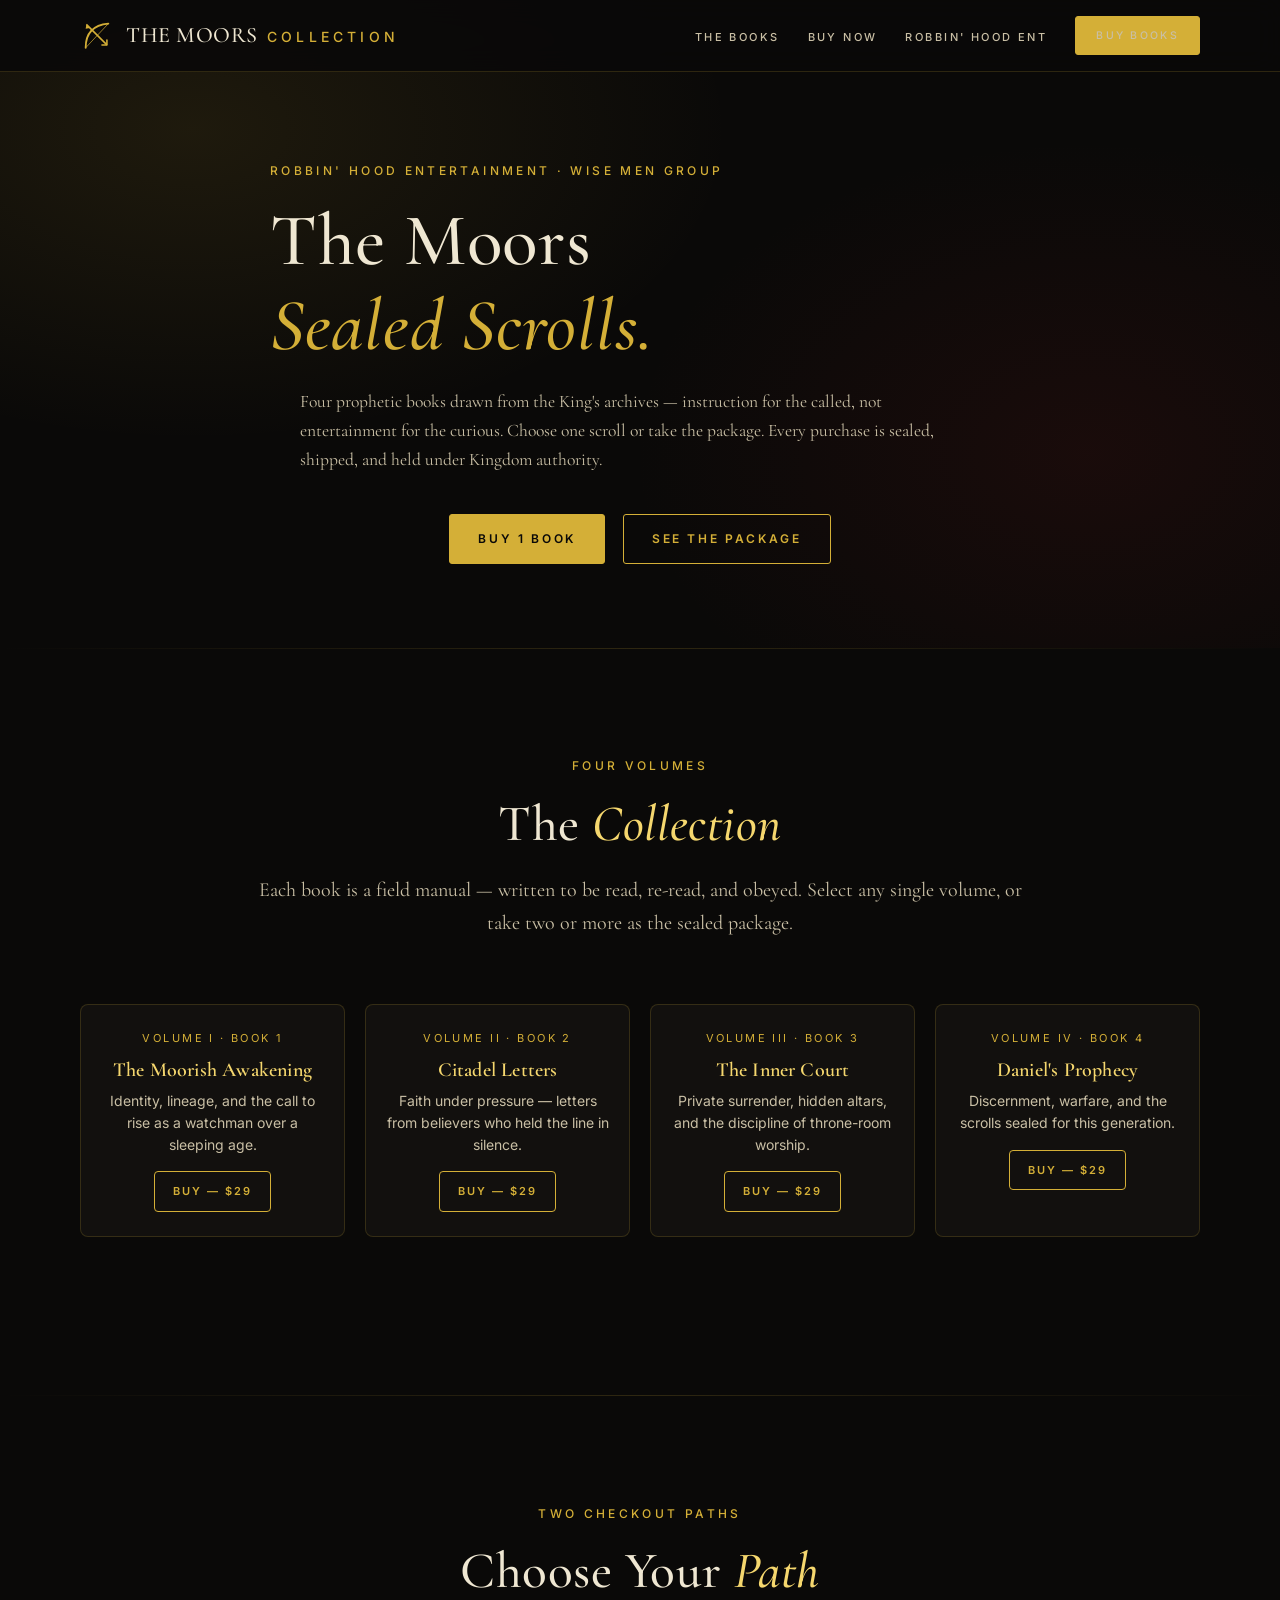
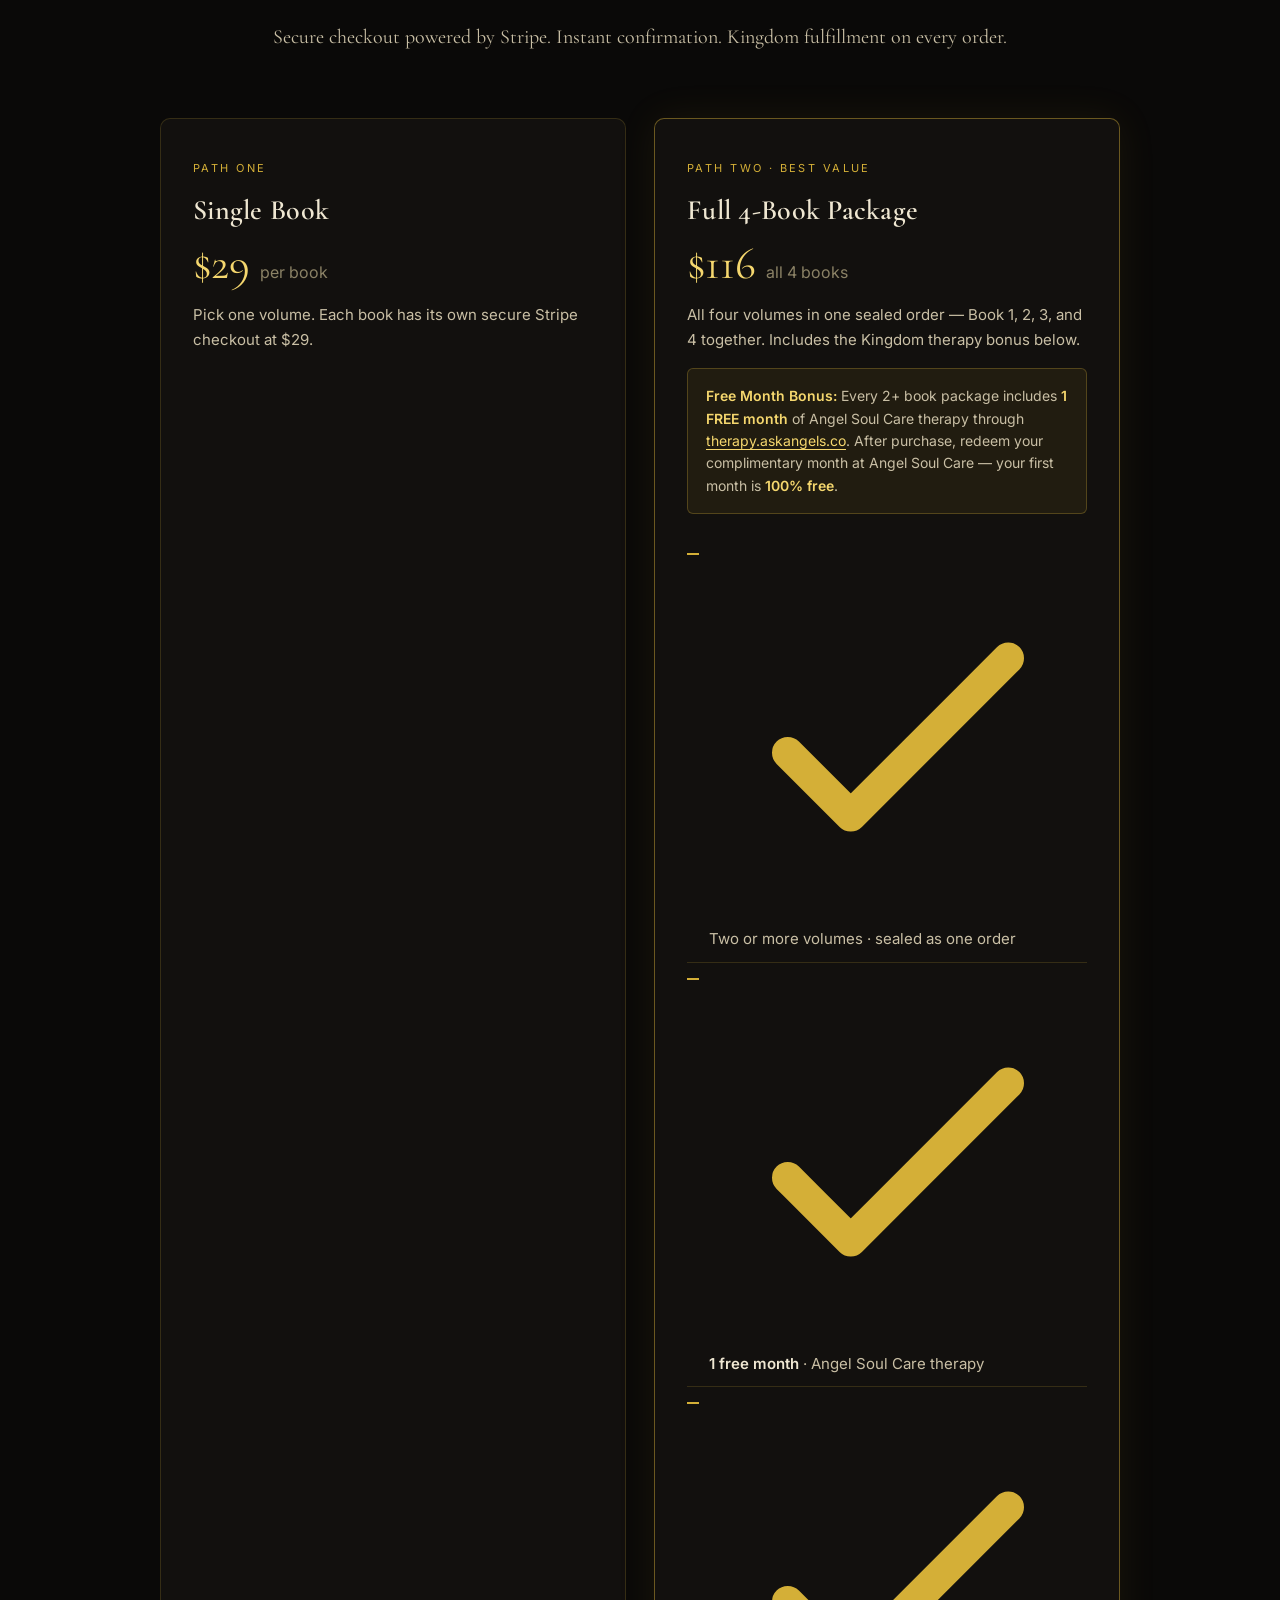
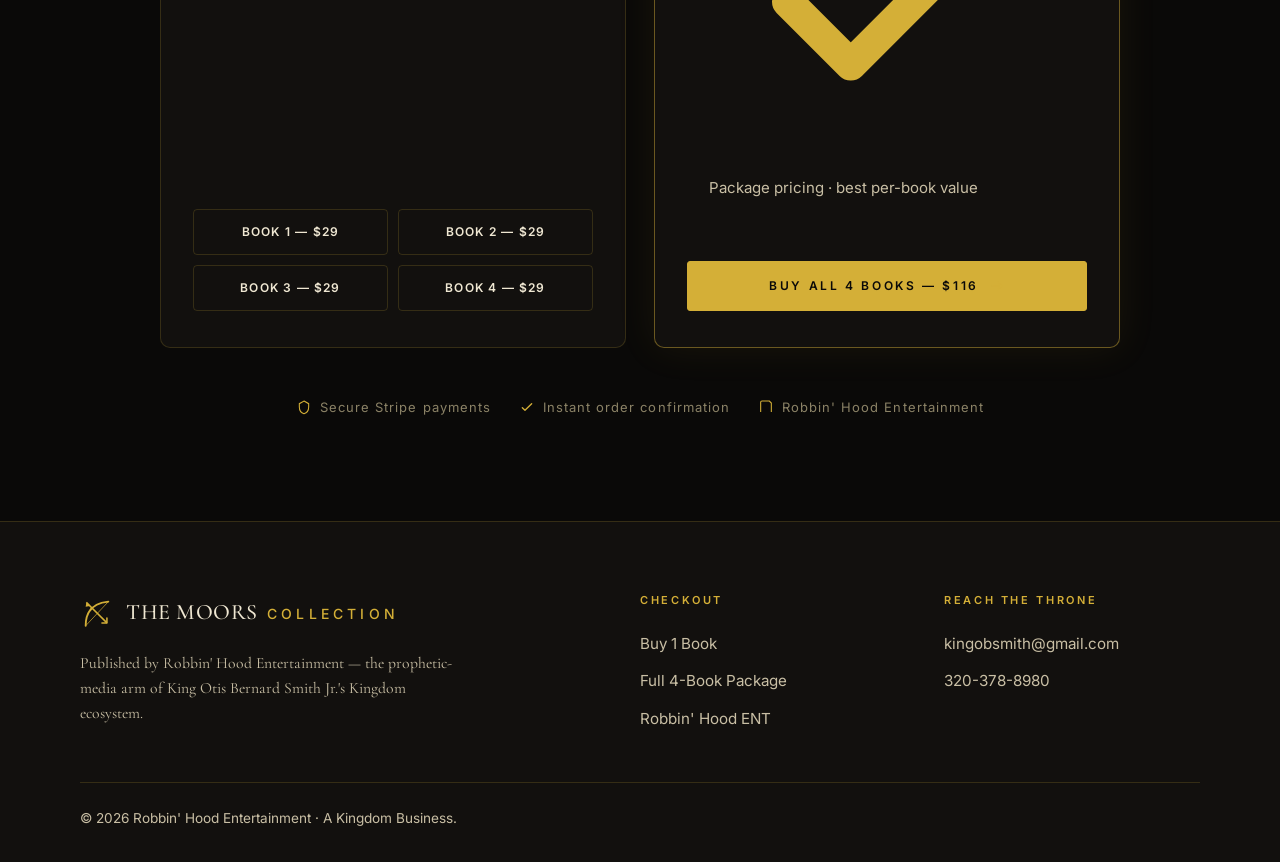
==== moors/index.html @ e63d544d "first commit" ====
<!DOCTYPE html>
<html lang="en">
<head>
<meta charset="UTF-8" />
<meta name="viewport" content="width=device-width, initial-scale=1.0" />
<title>The Moors Collection — Robbin' Hood Entertainment</title>
<meta name="description" content="Prophetic books from the King's archives. Buy one sealed scroll or take the 2+ book package with a free month of Angel Soul Care therapy." />
<link rel="preconnect" href="https://fonts.googleapis.com" />
<link rel="preconnect" href="https://fonts.gstatic.com" crossorigin />
<link href="https://fonts.googleapis.com/css2?family=Cormorant+Garamond:ital,wght@0,400;0,500;0,600;0,700;1,400;1,500;1,600&family=Inter:wght@300..700&display=swap" rel="stylesheet" />
<link rel="stylesheet" href="/base.css" />
<link rel="stylesheet" href="/style.css" />
<link rel="stylesheet" href="/moors/moors.css" />
<link rel="icon" href="data:image/svg+xml,%3Csvg xmlns='http://www.w3.org/2000/svg' viewBox='0 0 32 32'%3E%3Cpath d='M5 27C5 14 12 6 27 5' fill='none' stroke='%23D4AF37' stroke-width='2.4' stroke-linecap='round'/%3E%3Cline x1='6' y1='6' x2='26' y2='26' stroke='%23D4AF37' stroke-width='2'/%3E%3Cpath d='M22 26l4 0 0-4' fill='none' stroke='%23D4AF37' stroke-width='2' stroke-linecap='round' stroke-linejoin='round'/%3E%3C/svg%3E" />
</head>
<body>

<header class="nav" id="nav">
  <div class="nav-inner">
    <a class="brand" href="#top" aria-label="The Moors Collection home">
      <svg viewBox="0 0 48 48" fill="none" aria-hidden="true">
        <path d="M8 42C8 22 18 10 40 8" stroke="currentColor" stroke-width="2.6" stroke-linecap="round"/>
        <line x1="8" y1="42" x2="40" y2="8" stroke="currentColor" stroke-width="1.4" opacity="0.7"/>
        <line x1="9" y1="9" x2="38" y2="38" stroke="currentColor" stroke-width="2.2"/>
        <path d="M31 38l7 0 0-7" stroke="currentColor" stroke-width="2.2" stroke-linecap="round" stroke-linejoin="round"/>
        <path d="M9 9l-1 6 6-1z" fill="currentColor"/>
      </svg>
      <span class="brand-name">THE MOORS <span class="ent">COLLECTION</span></span>
    </a>
    <nav>
      <ul class="nav-links">
        <li><a href="#books">The Books</a></li>
        <li><a href="#checkout">Buy Now</a></li>
        <li><a href="https://robbin-hood-entertainment.vercel.app/">Robbin' Hood ENT</a></li>
        <li><a class="btn btn-gold nav-cta" href="#checkout" id="nav-buy">Buy Books</a></li>
      </ul>
    </nav>
    <button class="nav-toggle" id="navToggle" aria-label="Toggle navigation">
      <svg viewBox="0 0 24 24" fill="none"><path d="M4 7h16M4 12h16M4 17h16" stroke="currentColor" stroke-width="2" stroke-linecap="round"/></svg>
    </button>
  </div>
</header>

<main id="top">

<section class="moors-hero">
  <div class="wrap moors-hero-inner">
    <span class="eyebrow reveal">Robbin' Hood Entertainment · Wise Men Group</span>
    <h1 class="reveal">The Moors<br/><span class="gold">Sealed Scrolls.</span></h1>
    <p class="hero-sub reveal">Four prophetic books drawn from the King's archives — instruction for the called, not entertainment for the curious. Choose one scroll or take the package. Every purchase is sealed, shipped, and held under Kingdom authority.</p>
    <div class="hero-cta reveal">
      <a class="btn btn-gold" href="#checkout" id="hero-single">Buy 1 Book</a>
      <a class="btn btn-ghost" href="#checkout">See the Package</a>
    </div>
  </div>
</section>

<hr class="rule" />

<section class="band" id="books">
  <div class="wrap">
    <div class="band-head center reveal">
      <span class="eyebrow">Four Volumes</span>
      <h2 class="section-title">The <span class="accent">Collection</span></h2>
      <p class="lead">Each book is a field manual — written to be read, re-read, and obeyed. Select any single volume, or take two or more as the sealed package.</p>
    </div>
    <div class="book-showcase">
      <article class="book-tile reveal">
        <span class="book-num">Volume I · Book 1</span>
        <h3>The Moorish Awakening</h3>
        <p>Identity, lineage, and the call to rise as a watchman over a sleeping age.</p>
        <a class="book-buy" data-book="book1" href="#" target="_blank" rel="noopener">Buy — $29</a>
      </article>
      <article class="book-tile reveal">
        <span class="book-num">Volume II · Book 2</span>
        <h3>Citadel Letters</h3>
        <p>Faith under pressure — letters from believers who held the line in silence.</p>
        <a class="book-buy" data-book="book2" href="#" target="_blank" rel="noopener">Buy — $29</a>
      </article>
      <article class="book-tile reveal">
        <span class="book-num">Volume III · Book 3</span>
        <h3>The Inner Court</h3>
        <p>Private surrender, hidden altars, and the discipline of throne-room worship.</p>
        <a class="book-buy" data-book="book3" href="#" target="_blank" rel="noopener">Buy — $29</a>
      </article>
      <article class="book-tile reveal">
        <span class="book-num">Volume IV · Book 4</span>
        <h3>Daniel's Prophecy</h3>
        <p>Discernment, warfare, and the scrolls sealed for this generation.</p>
        <a class="book-buy" data-book="book4" href="#" target="_blank" rel="noopener">Buy — $29</a>
      </article>
    </div>
  </div>
</section>

<hr class="rule" />

<section class="band" id="checkout">
  <div class="wrap">
    <div class="band-head center reveal">
      <span class="eyebrow">Two Checkout Paths</span>
      <h2 class="section-title">Choose Your <span class="accent">Path</span></h2>
      <p class="lead">Secure checkout powered by Stripe. Instant confirmation. Kingdom fulfillment on every order.</p>
    </div>

    <div class="checkout-grid">
      <article class="checkout-card reveal">
        <span class="offer-label">Path One</span>
        <h3>Single Book</h3>
        <div class="price">$29 <small>per book</small></div>
        <p class="blurb">Pick one volume. Each book has its own secure Stripe checkout at $29.</p>
        <div class="book-pick-grid">
          <a class="book-pick" data-book="book1" href="#" target="_blank" rel="noopener">Book 1 — $29</a>
          <a class="book-pick" data-book="book2" href="#" target="_blank" rel="noopener">Book 2 — $29</a>
          <a class="book-pick" data-book="book3" href="#" target="_blank" rel="noopener">Book 3 — $29</a>
          <a class="book-pick" data-book="book4" href="#" target="_blank" rel="noopener">Book 4 — $29</a>
        </div>
      </article>

      <article class="checkout-card featured reveal">
        <span class="offer-label">Path Two · Best Value</span>
        <h3>Full 4-Book Package</h3>
        <div class="price">$116 <small>all 4 books</small></div>
        <p class="blurb">All four volumes in one sealed order — Book 1, 2, 3, and 4 together. Includes the Kingdom therapy bonus below.</p>
        <div class="bundle-bonus">
          <strong>Free Month Bonus:</strong> Every 2+ book package includes <strong>1 FREE month</strong> of Angel Soul Care therapy through <a href="https://therapy.askangels.co" target="_blank" rel="noopener">therapy.askangels.co</a>. After purchase, redeem your complimentary month at Angel Soul Care — your first month is <strong>100% free</strong>.
        </div>
        <ul class="pkg-list">
          <li><svg viewBox="0 0 24 24" fill="none"><path d="M5 13l4 4 10-10" stroke="currentColor" stroke-width="2" stroke-linecap="round" stroke-linejoin="round"/></svg>Two or more volumes · sealed as one order</li>
          <li><svg viewBox="0 0 24 24" fill="none"><path d="M5 13l4 4 10-10" stroke="currentColor" stroke-width="2" stroke-linecap="round" stroke-linejoin="round"/></svg><strong>1 free month</strong> · Angel Soul Care therapy</li>
          <li><svg viewBox="0 0 24 24" fill="none"><path d="M5 13l4 4 10-10" stroke="currentColor" stroke-width="2" stroke-linecap="round" stroke-linejoin="round"/></svg>Package pricing · best per-book value</li>
        </ul>
        <a class="btn btn-gold" id="btn-bundle" href="https://buy.stripe.com/eVq8wI6iFgxj6Ru2ki0RG00" target="_blank" rel="noopener">
          Buy All 4 Books — $116
          <svg viewBox="0 0 24 24" fill="none"><path d="M5 12h14M13 6l6 6-6 6" stroke="currentColor" stroke-width="2" stroke-linecap="round" stroke-linejoin="round"/></svg>
        </a>
      </article>
    </div>

    <div class="trust-row reveal">
      <span><svg viewBox="0 0 24 24" fill="none"><path d="M12 3l7 4v5c0 5-3 9-7 10C8 21 5 17 5 12V7l7-4z" stroke="currentColor" stroke-width="1.6"/></svg> Secure Stripe payments</span>
      <span><svg viewBox="0 0 24 24" fill="none"><path d="M5 13l4 4 10-10" stroke="currentColor" stroke-width="2" stroke-linecap="round" stroke-linejoin="round"/></svg> Instant order confirmation</span>
      <span><svg viewBox="0 0 24 24" fill="none"><path d="M4 19.5V5a2 2 0 0 1 2-2h11l3 3v13.5" stroke="currentColor" stroke-width="1.6"/></svg> Robbin' Hood Entertainment</span>
    </div>
  </div>
</section>

</main>

<footer class="footer">
  <div class="wrap">
    <div class="footer-grid">
      <div>
        <a class="brand" href="#top" aria-label="The Moors Collection home">
          <svg viewBox="0 0 48 48" fill="none" aria-hidden="true">
            <path d="M8 42C8 22 18 10 40 8" stroke="currentColor" stroke-width="2.6" stroke-linecap="round"/>
            <line x1="8" y1="42" x2="40" y2="8" stroke="currentColor" stroke-width="1.4" opacity="0.7"/>
            <line x1="9" y1="9" x2="38" y2="38" stroke="currentColor" stroke-width="2.2"/>
            <path d="M31 38l7 0 0-7" stroke="currentColor" stroke-width="2.2" stroke-linecap="round" stroke-linejoin="round"/>
            <path d="M9 9l-1 6 6-1z" fill="currentColor"/>
          </svg>
          <span class="brand-name">THE MOORS <span class="ent">COLLECTION</span></span>
        </a>
        <p class="footer-blurb">Published by Robbin' Hood Entertainment — the prophetic-media arm of King Otis Bernard Smith Jr.'s Kingdom ecosystem.</p>
      </div>
      <div>
        <h4>Checkout</h4>
        <ul>
          <li><a href="#checkout">Buy 1 Book</a></li>
          <li><a href="https://buy.stripe.com/eVq8wI6iFgxj6Ru2ki0RG00" target="_blank" rel="noopener">Full 4-Book Package</a></li>
          <li><a href="https://robbin-hood-entertainment.vercel.app/">Robbin' Hood ENT</a></li>
        </ul>
      </div>
      <div>
        <h4>Reach the Throne</h4>
        <ul>
          <li><a href="mailto:kingobsmith@gmail.com">kingobsmith@gmail.com</a></li>
          <li><a href="tel:+13203788980">320-378-8980</a></li>
        </ul>
      </div>
    </div>
    <div class="footer-bottom">
      <p>© 2026 Robbin' Hood Entertainment · A Kingdom Business.</p>
    </div>
  </div>
</footer>

<script src="/stripe-books.js"></script>
<script src="/motion.js"></script>
<script>
(function () {
  var cfg = window.STRIPE_BOOK_LINKS || {};
  var books = cfg.books || {};

  document.querySelectorAll("[data-book]").forEach(function (el) {
    var key = el.getAttribute("data-book");
    var url = books[key];
    if (url) {
      el.href = url;
    } else {
      el.addEventListener("click", function (e) {
        e.preventDefault();
        alert("Book 4 single checkout link not set yet. Create a Book 4 Payment Link in Stripe and add it to stripe-books.js, or buy the full 4-book package.");
      });
    }
  });
})();
</script>
</body>
</html>
---- base.css ----
/* ================================================================
   Robbin' Hood Entertainment — base.css
   Tokens · reset · typography · layout primitives · reveal · rule
   Palette mirrors thewisemen.co (onyx + gold + crimson accent)
   ================================================================ */

:root {
  /* Onyx base */
  --onyx:       #0A0908;
  --onyx-2:     #12100E;
  --onyx-3:     #1B1815;

  /* Gold */
  --gold:       #D4AF37;
  --gold-bright:#F5D76E;
  --gold-dk:    #B8932E;

  /* Crimson (music / covenant accent) */
  --crimson:      #7A1B1B;
  --crimson-lit:  #B21414;
  --crimson-bright:#D33636;

  /* Neutrals */
  --ivory:      #EFE7D2;
  --ivory-dim:  #C9BFA5;
  --muted:      #8B8266;
  --line:       rgba(212,175,55,0.18);
  --line-strong:rgba(212,175,55,0.35);

  /* Fonts */
  --serif: 'Cormorant Garamond', Georgia, serif;
  --sans:  'Inter', system-ui, -apple-system, sans-serif;

  /* Layout */
  --wrap-max: 1200px;
  --nav-h:    72px;
}

/* ---------- reset ---------- */
* { box-sizing: border-box; margin: 0; padding: 0; }

*, *::before, *::after { box-sizing: border-box; }

html {
  scroll-behavior: smooth;
  scroll-padding-top: calc(var(--nav-h) + 8px);
  -webkit-text-size-adjust: 100%;
}

body {
  background: var(--onyx);
  color: var(--ivory);
  font-family: var(--sans);
  font-size: 16px;
  line-height: 1.7;
  -webkit-font-smoothing: antialiased;
  -moz-osx-font-smoothing: grayscale;
  text-rendering: optimizeLegibility;
  overflow-x: hidden;
  min-height: 100vh;
}

img, svg { display: block; max-width: 100%; }
svg { color: var(--gold); }             /* default color pen for inline SVGs */

a {
  color: var(--gold);
  text-decoration: none;
  transition: color .2s ease;
}
a:hover { color: var(--gold-bright); }

button {
  font: inherit;
  cursor: pointer;
  border: none;
  background: none;
  color: inherit;
}

ul { list-style: none; }

/* ---------- typography ---------- */
h1, h2, h3, h4, h5, h6 {
  font-family: var(--serif);
  color: var(--ivory);
  font-weight: 500;
  letter-spacing: .01em;
  line-height: 1.15;
}

h1 { font-size: clamp(2.6rem, 1.4rem + 4vw, 5.2rem); }
h2 { font-size: clamp(2rem,  1.2rem + 2.5vw, 3.4rem); font-weight: 500; }
h3 { font-size: clamp(1.4rem, 1.1rem + 0.8vw, 1.85rem); font-weight: 600; }
h4 { font-size: clamp(1.15rem, 1rem + 0.5vw, 1.4rem);  font-weight: 600; }

p  { color: var(--ivory-dim); }

strong { color: var(--ivory); font-weight: 600; }

.gold    { color: var(--gold); font-style: italic; }
.accent  { color: var(--gold-bright); font-style: italic; }
.fire    { color: var(--crimson-lit); font-style: italic; }

.eyebrow {
  display: inline-block;
  color: var(--gold);
  font-family: var(--sans);
  font-size: 12px;
  font-weight: 500;
  letter-spacing: .28em;
  text-transform: uppercase;
  margin-bottom: 18px;
}

.section-title { margin-bottom: 20px; }

.lead {
  font-family: var(--serif);
  font-size: clamp(1.05rem, 0.95rem + 0.4vw, 1.25rem);
  line-height: 1.65;
  color: var(--ivory-dim);
  max-width: 780px;
}

blockquote {
  font-family: var(--serif);
  font-style: italic;
  font-size: clamp(1.6rem, 1.1rem + 1.8vw, 2.6rem);
  color: var(--ivory);
  line-height: 1.3;
  max-width: 900px;
  margin-inline: auto;
}

/* ---------- layout primitives ---------- */
.wrap {
  width: 100%;
  max-width: var(--wrap-max);
  margin: 0 auto;
  padding: 0 clamp(20px, 5vw, 40px);
}

.band {
  padding: clamp(64px, 8vw, 120px) 0;
  position: relative;
}

.band-head {
  margin-bottom: clamp(40px, 5vw, 64px);
}

.center { text-align: center; }
.center .lead { margin-inline: auto; }

/* horizontal separator between bands */
.rule {
  border: 0;
  height: 1px;
  background: linear-gradient(90deg, transparent, var(--line), transparent);
  margin: 0;
}

/* ---------- buttons ---------- */
.btn {
  display: inline-flex;
  align-items: center;
  gap: 10px;
  padding: 14px 28px;
  border-radius: 3px;
  font-family: var(--sans);
  font-size: 12px;
  font-weight: 600;
  letter-spacing: .22em;
  text-transform: uppercase;
  transition: transform .2s ease, background .2s ease, color .2s ease, border-color .2s ease;
  border: 1px solid transparent;
  cursor: pointer;
  white-space: nowrap;
}
.btn svg { width: 16px; height: 16px; }

.btn-gold {
  background: var(--gold);
  color: var(--onyx);
  border-color: var(--gold);
}
.btn-gold:hover {
  background: var(--gold-bright);
  color: var(--onyx);
  transform: translateY(-2px);
}

.btn-ghost {
  background: transparent;
  color: var(--gold);
  border-color: var(--gold);
}
.btn-ghost:hover {
  background: var(--gold);
  color: var(--onyx);
}

/* ---------- reveal animation ---------- */
.reveal {
  opacity: 0;
  transform: translateY(24px);
  transition: opacity .8s ease, transform .8s ease;
}
.reveal.is-in,
.reveal.visible,
.reveal.in-view {
  opacity: 1;
  transform: translateY(0);
}
/* Fallback: if motion.js never fires, still show content after 1.2s */
@media (prefers-reduced-motion: reduce) {
  .reveal { opacity: 1; transform: none; transition: none; }
}

/* Safety net — if the JS observer is missing, show content on load */
.no-js .reveal { opacity: 1; transform: none; }

/* ---------- selection ---------- */
::selection {
  background: var(--gold);
  color: var(--onyx);
}

/* ---------- focus visible ---------- */
:focus-visible {
  outline: 2px solid var(--gold-bright);
  outline-offset: 3px;
  border-radius: 2px;
}
---- style.css ----
/* ================================================================
   Robbin' Hood Entertainment — style.css
   Nav · Hero · Angel · Music · Roads · Catalog · Publish · Mission
   Begin (Commissions / Publishing / Music) · Intake form · Footer
   ================================================================ */

/* ============================================================
   NAV
   ============================================================ */
.nav {
  position: fixed;
  top: 0; left: 0; right: 0;
  z-index: 100;
  background: rgba(10,9,8, 0.88);
  backdrop-filter: blur(14px);
  -webkit-backdrop-filter: blur(14px);
  border-bottom: 1px solid var(--line);
  height: var(--nav-h);
}
.nav-inner {
  max-width: var(--wrap-max);
  height: 100%;
  margin: 0 auto;
  padding: 0 clamp(20px, 5vw, 40px);
  display: flex;
  align-items: center;
  justify-content: space-between;
  gap: 24px;
}
.brand {
  display: flex;
  align-items: center;
  gap: 12px;
  color: var(--gold);
}
.brand svg { width: 34px; height: 34px; }
.brand-name {
  font-family: var(--serif);
  font-size: 22px;
  font-weight: 500;
  color: var(--ivory);
  letter-spacing: .5px;
}
.brand-name .ent {
  color: var(--gold);
  font-size: 14px;
  letter-spacing: .3em;
  margin-left: 4px;
  font-family: var(--sans);
  font-weight: 500;
}
.nav-links {
  display: flex;
  align-items: center;
  gap: 28px;
}
.nav-links a {
  font-family: var(--sans);
  font-size: 11px;
  color: var(--ivory-dim);
  letter-spacing: .22em;
  text-transform: uppercase;
  font-weight: 500;
}
.nav-links a:hover { color: var(--gold); }
.nav-cta {
  padding: 10px 20px !important;
  font-size: 10.5px !important;
  letter-spacing: .22em !important;
}
.nav-toggle {
  display: none;
  color: var(--gold);
  width: 40px; height: 40px;
  align-items: center;
  justify-content: center;
}
.nav-toggle svg { width: 24px; height: 24px; }

@media (max-width: 840px) {
  .nav-links { display: none; }
  .nav-toggle { display: inline-flex; }
  .nav.open .nav-links {
    display: flex;
    position: absolute;
    top: var(--nav-h);
    left: 0; right: 0;
    flex-direction: column;
    background: rgba(10,9,8,0.98);
    padding: 24px;
    gap: 20px;
    border-bottom: 1px solid var(--line);
  }
}

/* ============================================================
   HERO
   ============================================================ */
.hero {
  padding: calc(var(--nav-h) + 60px) 0 clamp(80px, 10vw, 140px);
  position: relative;
  overflow: hidden;
  background:
    radial-gradient(1000px 600px at 15% 20%, rgba(212,175,55,0.10), transparent 60%),
    radial-gradient(900px 500px at 100% 100%, rgba(122,27,27,0.10), transparent 65%),
    var(--onyx);
}
.hero-inner {
  max-width: 940px;
  margin: 0 auto;
  padding: 0 clamp(20px, 5vw, 40px);
  text-align: center;
}
.hero-crest {
  width: clamp(72px, 8vw, 96px);
  height: clamp(72px, 8vw, 96px);
  color: var(--gold);
  margin: 0 auto 32px;
}
.hero h1 {
  font-size: clamp(2.8rem, 1.4rem + 5vw, 6rem);
  line-height: 1.05;
  margin-bottom: 24px;
}
.hero-tag {
  font-family: var(--serif);
  font-style: italic;
  font-size: clamp(1.1rem, 0.95rem + 0.6vw, 1.5rem);
  color: var(--gold);
  margin-bottom: 28px;
}
.hero-sub {
  font-family: var(--serif);
  font-size: clamp(1.05rem, 0.95rem + 0.4vw, 1.25rem);
  line-height: 1.65;
  color: var(--ivory-dim);
  max-width: 720px;
  margin: 0 auto 40px;
}
.hero-cta {
  display: flex;
  gap: 18px;
  justify-content: center;
  flex-wrap: wrap;
}

/* ============================================================
   ANGEL CARD (used by AI + Music intro blocks)
   ============================================================ */
.angel-card {
  display: grid;
  grid-template-columns: 120px 1fr;
  gap: 40px;
  align-items: flex-start;
  background: linear-gradient(180deg, rgba(212,175,55,0.05), rgba(212,175,55,0.02));
  border: 1px solid var(--line-strong);
  border-radius: 8px;
  padding: clamp(28px, 4vw, 44px);
  margin-bottom: clamp(60px, 8vw, 90px);
}
.angel-sigil {
  width: 96px; height: 96px;
  color: var(--gold);
}
@media (max-width: 720px) {
  .angel-card {
    grid-template-columns: 1fr;
    text-align: center;
  }
  .angel-sigil { margin: 0 auto; }
}
.angel-card h2 {
  margin-bottom: 16px;
}

/* ============================================================
   STEPS (used by Angel AI + Music)
   ============================================================ */
.steps {
  display: grid;
  grid-template-columns: repeat(3, 1fr);
  gap: 36px;
  margin-top: 20px;
}
.step {
  position: relative;
  padding: 32px 24px;
  background: var(--onyx-2);
  border: 1px solid var(--line);
  border-radius: 6px;
  transition: transform .3s ease, border-color .3s ease;
}
.step:hover {
  transform: translateY(-4px);
  border-color: var(--line-strong);
}
.step-line {
  position: absolute;
  top: 0; left: 24px; right: 24px;
  height: 2px;
  background: linear-gradient(90deg, var(--gold), transparent);
}
.step-num {
  display: block;
  font-family: var(--serif);
  font-size: 42px;
  font-style: italic;
  color: var(--gold);
  margin-bottom: 12px;
  line-height: 1;
}
.step-icon {
  width: 28px; height: 28px;
  color: var(--gold);
  margin-bottom: 20px;
}
.step h3 {
  color: var(--ivory);
  margin-bottom: 12px;
  font-size: 1.35rem;
}
.step p {
  font-size: 0.95rem;
  color: var(--ivory-dim);
}
@media (max-width: 900px) {
  .steps { grid-template-columns: 1fr; }
}

/* ============================================================
   ROAD GRID (Distribution Choice)
   ============================================================ */
.road-grid {
  display: grid;
  grid-template-columns: repeat(2, 1fr);
  gap: 32px;
  margin-top: 20px;
}
.road {
  position: relative;
  padding: 44px 36px 36px;
  background: var(--onyx-2);
  border: 1px solid var(--line);
  border-radius: 8px;
}
.road-gold    { border-color: rgba(212,175,55,0.45); }
.road-crimson { border-color: rgba(178,20,20,0.4); }

.road-flag {
  position: absolute;
  top: -12px; left: 32px;
  display: inline-block;
  padding: 6px 14px;
  background: var(--gold);
  color: var(--onyx);
  font-family: var(--sans);
  font-size: 11px;
  font-weight: 700;
  letter-spacing: .22em;
  text-transform: uppercase;
  border-radius: 3px;
}
.road-flag-crimson {
  background: var(--crimson-lit);
  color: var(--ivory);
}
.road h3 {
  margin-bottom: 16px;
  color: var(--ivory);
}
.road-lede {
  font-family: var(--serif);
  font-size: 1.05rem;
  color: var(--ivory-dim);
  margin-bottom: 22px;
  line-height: 1.6;
}
.road-list {
  margin-bottom: 24px;
}
.road-list li {
  display: flex;
  align-items: flex-start;
  gap: 12px;
  padding: 10px 0;
  color: var(--ivory-dim);
  font-size: 0.95rem;
  border-bottom: 1px solid var(--line);
}
.road-list li:last-child { border-bottom: 0; }
.road-list svg {
  flex: 0 0 20px;
  width: 20px; height: 20px;
  color: var(--gold);
  margin-top: 3px;
}
.road-foot {
  font-family: var(--serif);
  font-style: italic;
  color: var(--muted);
  font-size: 0.95rem;
  padding-top: 12px;
  border-top: 1px solid var(--line);
}
.road-note {
  text-align: center;
  font-family: var(--serif);
  font-style: italic;
  color: var(--muted);
  margin-top: 40px;
  font-size: 1.05rem;
}

@media (max-width: 900px) {
  .road-grid { grid-template-columns: 1fr; }
}

/* ============================================================
   CATALOG GRID (top-level catalog of works)
   ============================================================ */
.catalog-grid {
  display: grid;
  grid-template-columns: repeat(3, 1fr);
  gap: 32px;
}
.work {
  background: var(--onyx-2);
  border: 1px solid var(--line);
  border-radius: 6px;
  overflow: hidden;
  transition: transform .3s ease, border-color .3s ease;
}
.work:hover {
  transform: translateY(-6px);
  border-color: var(--line-strong);
}
.work-cover {
  width: 100%;
  aspect-ratio: 3/4;
  display: block;
}
.work-body { padding: 24px 24px 28px; }
.work-kind {
  display: block;
  font-family: var(--sans);
  font-size: 10.5px;
  color: var(--gold);
  letter-spacing: .22em;
  text-transform: uppercase;
  margin-bottom: 10px;
}
.work h3 {
  color: var(--ivory);
  margin-bottom: 10px;
  font-size: 1.4rem;
}
.work p {
  font-size: 0.95rem;
  color: var(--ivory-dim);
}
@media (max-width: 900px) {
  .catalog-grid { grid-template-columns: 1fr; }
}

/* ============================================================
   PUBLISH GRID ("What We Publish" — 3 pcards)
   ============================================================ */
.publish-grid {
  display: grid;
  grid-template-columns: repeat(3, 1fr);
  gap: 32px;
}
.pcard {
  text-align: center;
  padding: 44px 28px;
  background: var(--onyx-2);
  border: 1px solid var(--line);
  border-radius: 6px;
  transition: transform .3s ease, border-color .3s ease;
}
.pcard:hover {
  transform: translateY(-4px);
  border-color: var(--line-strong);
}
.pcard-icon {
  width: 44px; height: 44px;
  color: var(--gold);
  margin: 0 auto 22px;
}
.pcard h3 {
  color: var(--ivory);
  margin-bottom: 14px;
}
.pcard p {
  font-size: 0.95rem;
  color: var(--ivory-dim);
}
@media (max-width: 900px) {
  .publish-grid { grid-template-columns: 1fr; }
}

/* ============================================================
   MISSION QUOTE
   ============================================================ */
.mission {
  padding: clamp(80px, 10vw, 140px) 0;
  text-align: center;
  background:
    radial-gradient(700px 400px at 50% 50%, rgba(212,175,55,0.06), transparent 60%),
    var(--onyx-2);
  border-top: 1px solid var(--line);
  border-bottom: 1px solid var(--line);
}
.mission-icon {
  width: 56px; height: 56px;
  color: var(--gold);
  margin: 0 auto 32px;
}
.mission blockquote { margin-bottom: 20px; }
.attr {
  font-family: var(--serif);
  font-style: italic;
  color: var(--gold);
  font-size: 1.1rem;
}

/* ============================================================
   BEGIN / TIERS / PRICING
   ============================================================ */
.tier-head {
  text-align: center;
  margin-bottom: 40px;
}
.tier-sub {
  font-family: var(--serif);
  color: var(--ivory);
  margin: 16px auto 0;
  font-size: clamp(1.4rem, 1.1rem + 1vw, 2rem);
}
.flag {
  display: inline-block;
  padding: 7px 18px;
  font-family: var(--sans);
  font-size: 11px;
  font-weight: 700;
  letter-spacing: .24em;
  text-transform: uppercase;
  border-radius: 3px;
}
.flag-gold    { background: var(--gold);       color: var(--onyx); }
.flag-crimson { background: var(--crimson-lit); color: var(--ivory); }

.price-grid,
.package-grid,
.music-grid {
  display: grid;
  grid-template-columns: repeat(3, 1fr);
  gap: 28px;
  margin-top: 32px;
}
.music-grid { grid-template-columns: repeat(2, 1fr); }

.price-card,
.package-card {
  position: relative;
  padding: 40px 32px 36px;
  background: var(--onyx-2);
  border: 1px solid var(--line);
  border-radius: 8px;
  display: flex;
  flex-direction: column;
  transition: transform .3s ease, border-color .3s ease;
}
.price-card:hover,
.package-card:hover {
  transform: translateY(-4px);
  border-color: var(--line-strong);
}

.price-featured {
  border-color: var(--gold);
  background: linear-gradient(180deg, rgba(212,175,55,0.08), rgba(212,175,55,0.02));
  transform: scale(1.02);
}
.price-featured:hover { transform: scale(1.02) translateY(-4px); }

.price-kind {
  display: block;
  font-family: var(--sans);
  font-size: 10.5px;
  color: var(--gold);
  letter-spacing: .22em;
  text-transform: uppercase;
  margin-bottom: 14px;
}
.price-card h4,
.package-card h4 {
  color: var(--ivory);
  font-size: 1.6rem;
  margin-bottom: 18px;
}
.price-amount {
  font-family: var(--serif);
  font-size: clamp(2.4rem, 1.4rem + 2.5vw, 3.4rem);
  color: var(--gold-bright);
  font-weight: 600;
  line-height: 1;
  margin-bottom: 8px;
}
.price-amount .per {
  display: inline-block;
  margin-left: 8px;
  font-family: var(--sans);
  font-size: 12px;
  color: var(--muted);
  letter-spacing: .16em;
  text-transform: uppercase;
  font-weight: 400;
  vertical-align: middle;
}
.price-blurb {
  color: var(--ivory-dim);
  font-size: 0.95rem;
  margin: 16px 0 24px;
  flex: 1;
}
.pkg-list {
  margin: 8px 0 26px;
}
.pkg-list li {
  padding: 10px 0;
  color: var(--ivory-dim);
  font-size: 0.94rem;
  border-bottom: 1px solid var(--line);
  position: relative;
  padding-left: 22px;
}
.pkg-list li::before {
  content: "";
  position: absolute;
  left: 0; top: 15px;
  width: 12px; height: 2px;
  background: var(--gold);
}
.pkg-list li:last-child { border-bottom: 0; }
.price-card .btn,
.package-card .btn { align-self: flex-start; }

@media (max-width: 900px) {
  .price-grid,
  .package-grid,
  .music-grid { grid-template-columns: 1fr; }
  .price-featured { transform: none; }
  .price-featured:hover { transform: translateY(-4px); }
}

/* --- Music (crimson-tinted) covenant cards --- */
.music-card { padding-top: 52px; }
.music-ribbon {
  position: absolute;
  top: -12px; left: 32px;
  padding: 7px 16px;
  background: var(--gold);
  color: var(--onyx);
  font-family: var(--sans);
  font-size: 11px;
  font-weight: 700;
  letter-spacing: .24em;
  text-transform: uppercase;
  border-radius: 3px;
}
.music-ribbon-crimson {
  background: var(--crimson-lit);
  color: var(--ivory);
}
.music-exclusive {
  border-color: var(--gold);
  background: linear-gradient(180deg, rgba(212,175,55,0.08), rgba(212,175,55,0.02));
}
.music-wide {
  border-color: rgba(178,20,20,0.4);
}
.covenant-note {
  margin-top: 20px;
  padding-top: 18px;
  border-top: 1px solid var(--line);
  font-family: var(--serif);
  font-style: italic;
  font-size: 0.88rem;
  color: var(--muted);
  line-height: 1.55;
}

/* ============================================================
   INTAKE FORM
   ============================================================ */
.intake-divider {
  margin: clamp(60px, 8vw, 90px) auto;
  max-width: 400px;
}
.submit-wrap {
  display: grid;
  grid-template-columns: 1fr 1fr;
  gap: 60px;
  align-items: flex-start;
  max-width: 1080px;
  margin: 0 auto;
}
.submit-copy h2 { margin-bottom: 18px; }
.submit-copy p {
  color: var(--ivory-dim);
  margin-bottom: 20px;
  font-family: var(--serif);
  font-size: 1.1rem;
  line-height: 1.65;
}
.submit-copy ul { margin-top: 10px; }
.submit-copy li {
  display: flex;
  align-items: flex-start;
  gap: 12px;
  padding: 10px 0;
  color: var(--ivory-dim);
  font-size: 0.95rem;
  border-bottom: 1px solid var(--line);
}
.submit-copy li:last-child { border-bottom: 0; }
.submit-copy li svg {
  flex: 0 0 20px;
  width: 20px; height: 20px;
  color: var(--gold);
  margin-top: 3px;
}

.submit-form {
  background: var(--onyx-2);
  border: 1px solid var(--line-strong);
  border-radius: 8px;
  padding: 36px 32px;
  display: flex;
  flex-direction: column;
  gap: 18px;
}
.field { display: flex; flex-direction: column; gap: 8px; }
.field label {
  font-family: var(--sans);
  font-size: 11px;
  color: var(--gold);
  letter-spacing: .22em;
  text-transform: uppercase;
  font-weight: 600;
}
.field input,
.field select,
.field textarea {
  width: 100%;
  padding: 12px 14px;
  background: var(--onyx);
  color: var(--ivory);
  border: 1px solid var(--line);
  border-radius: 4px;
  font-family: var(--sans);
  font-size: 15px;
  transition: border-color .2s ease, background .2s ease;
}
.field textarea {
  min-height: 110px;
  resize: vertical;
  font-family: var(--serif);
  font-size: 16px;
  line-height: 1.55;
}
.field input:focus,
.field select:focus,
.field textarea:focus {
  outline: none;
  border-color: var(--gold);
  background: var(--onyx-3);
}
.field input::placeholder,
.field textarea::placeholder {
  color: var(--muted);
  font-style: italic;
}
.submit-form .btn { align-self: flex-start; margin-top: 6px; }
.form-note {
  margin-top: 8px;
  font-family: var(--serif);
  font-style: italic;
  font-size: 0.92rem;
  color: var(--muted);
}

@media (max-width: 900px) {
  .submit-wrap { grid-template-columns: 1fr; gap: 40px; }
}

/* ============================================================
   FOOTER
   ============================================================ */
.footer {
  background: var(--onyx-2);
  border-top: 1px solid var(--line);
  padding: 72px 0 32px;
  color: var(--ivory-dim);
}
.footer .brand { margin-bottom: 20px; }
.footer-blurb {
  font-family: var(--serif);
  font-size: 0.98rem;
  color: var(--ivory-dim);
  line-height: 1.6;
  max-width: 380px;
}
.footer-grid {
  display: grid;
  grid-template-columns: 2fr 1fr 1fr;
  gap: 48px;
  padding-bottom: 44px;
  border-bottom: 1px solid var(--line);
}
.footer h4 {
  color: var(--gold);
  font-family: var(--sans);
  font-size: 11px;
  font-weight: 600;
  letter-spacing: .24em;
  text-transform: uppercase;
  margin-bottom: 18px;
}
.footer ul li {
  padding: 6px 0;
  font-size: 0.95rem;
}
.footer a {
  color: var(--ivory-dim);
  transition: color .2s ease;
}
.footer a:hover { color: var(--gold); }
.contact-item {
  display: block;
  color: var(--ivory-dim);
  font-size: 0.9rem;
  line-height: 1.55;
}
.footer-bottom {
  padding-top: 24px;
  display: flex;
  justify-content: space-between;
  align-items: center;
  flex-wrap: wrap;
  gap: 16px;
  font-size: 0.85rem;
  color: var(--muted);
}
.sisters {
  display: flex;
  gap: 18px;
  flex-wrap: wrap;
  font-family: var(--sans);
  font-size: 10.5px;
  letter-spacing: .2em;
  text-transform: uppercase;
  color: var(--gold);
}
.sisters span:not(:last-child)::after {
  content: "·";
  margin-left: 18px;
  color: var(--muted);
}
@media (max-width: 780px) {
  .footer-grid { grid-template-columns: 1fr; gap: 32px; }
  .footer-bottom { flex-direction: column; align-items: flex-start; }
}
---- moors/moors.css ----
.moors-hero {
  min-height: 72vh;
  display: flex;
  align-items: center;
  padding-top: var(--nav-h);
  background:
    radial-gradient(900px 520px at 15% 20%, rgba(212,175,55,0.10), transparent 60%),
    radial-gradient(700px 480px at 85% 70%, rgba(122,27,27,0.14), transparent 65%);
}
.moors-hero-inner { max-width: 820px; }
.moors-hero h1 { margin-bottom: 18px; }
.moors-hero .hero-sub { max-width: 680px; font-size: 1.1rem; }

.book-showcase {
  display: grid;
  grid-template-columns: repeat(4, 1fr);
  gap: 20px;
  margin-bottom: 56px;
}
@media (max-width: 900px) {
  .book-showcase { grid-template-columns: repeat(2, 1fr); }
}
@media (max-width: 520px) {
  .book-showcase { grid-template-columns: 1fr; }
}
.book-tile {
  background: var(--onyx-2);
  border: 1px solid var(--line);
  border-radius: 8px;
  padding: 24px 20px;
  text-align: center;
  transition: border-color .2s ease, transform .2s ease;
}
.book-tile:hover {
  border-color: var(--line-strong);
  transform: translateY(-3px);
}
.book-tile .book-num {
  display: block;
  font-size: 11px;
  letter-spacing: .22em;
  text-transform: uppercase;
  color: var(--gold);
  margin-bottom: 12px;
}
.book-tile h3 {
  font-size: 1.25rem;
  color: var(--gold-bright);
  margin-bottom: 8px;
}
.book-tile p {
  font-size: 14px;
  line-height: 1.55;
}
.book-tile .book-buy {
  display: inline-flex;
  align-items: center;
  justify-content: center;
  margin-top: 16px;
  padding: 10px 18px;
  background: transparent;
  border: 1px solid var(--gold);
  border-radius: 4px;
  color: var(--gold);
  font-family: var(--sans);
  font-size: 11px;
  font-weight: 600;
  letter-spacing: .18em;
  text-transform: uppercase;
  text-decoration: none;
  transition: all .2s ease;
}
.book-tile .book-buy:hover {
  background: var(--gold);
  color: var(--onyx);
}
.book-pick-grid {
  display: grid;
  grid-template-columns: 1fr 1fr;
  gap: 10px;
  margin-top: 8px;
}
@media (max-width: 520px) {
  .book-pick-grid { grid-template-columns: 1fr; }
}
.book-pick {
  display: flex;
  align-items: center;
  justify-content: center;
  padding: 12px 14px;
  border: 1px solid var(--line);
  border-radius: 4px;
  color: var(--ivory);
  font-size: 12px;
  font-weight: 600;
  letter-spacing: .1em;
  text-transform: uppercase;
  text-decoration: none;
  transition: all .2s ease;
}
.book-pick:hover {
  border-color: var(--gold);
  color: var(--gold-bright);
}

.checkout-grid {
  display: grid;
  grid-template-columns: 1fr 1fr;
  gap: 28px;
  max-width: 960px;
  margin: 0 auto;
}
@media (max-width: 760px) {
  .checkout-grid { grid-template-columns: 1fr; }
}
.checkout-card {
  background: var(--onyx-2);
  border: 1px solid var(--line);
  border-radius: 10px;
  padding: 40px 32px 36px;
  display: flex;
  flex-direction: column;
  gap: 16px;
}
.checkout-card.featured {
  border-color: rgba(212,175,55,0.45);
  box-shadow: 0 0 40px rgba(212,175,55,0.08);
}
.checkout-card .offer-label {
  font-size: 11px;
  letter-spacing: .22em;
  text-transform: uppercase;
  color: var(--gold);
}
.checkout-card h3 {
  font-size: 1.75rem;
  color: var(--ivory);
}
.checkout-card .price {
  font-family: var(--serif);
  font-size: 2.8rem;
  color: var(--gold-bright);
  line-height: 1;
}
.checkout-card .price small {
  font-size: 1rem;
  color: var(--muted);
  font-family: var(--sans);
}
.checkout-card .blurb {
  flex: 1;
  font-size: 15px;
  line-height: 1.65;
}
.bundle-bonus {
  background: rgba(212,175,55,0.08);
  border: 1px solid rgba(212,175,55,0.28);
  border-radius: 6px;
  padding: 16px 18px;
  font-size: 14px;
  line-height: 1.6;
  color: var(--ivory-dim);
}
.bundle-bonus strong { color: var(--gold-bright); }
.bundle-bonus a {
  color: var(--gold-bright);
  text-decoration: underline;
  text-underline-offset: 3px;
}
.checkout-card .btn { width: 100%; justify-content: center; margin-top: 8px; }

.trust-row {
  display: flex;
  flex-wrap: wrap;
  justify-content: center;
  gap: 28px;
  margin-top: 48px;
  font-size: 13px;
  color: var(--muted);
  letter-spacing: .08em;
}
.trust-row span { display: flex; align-items: center; gap: 8px; }
.trust-row svg { width: 16px; height: 16px; color: var(--gold); }
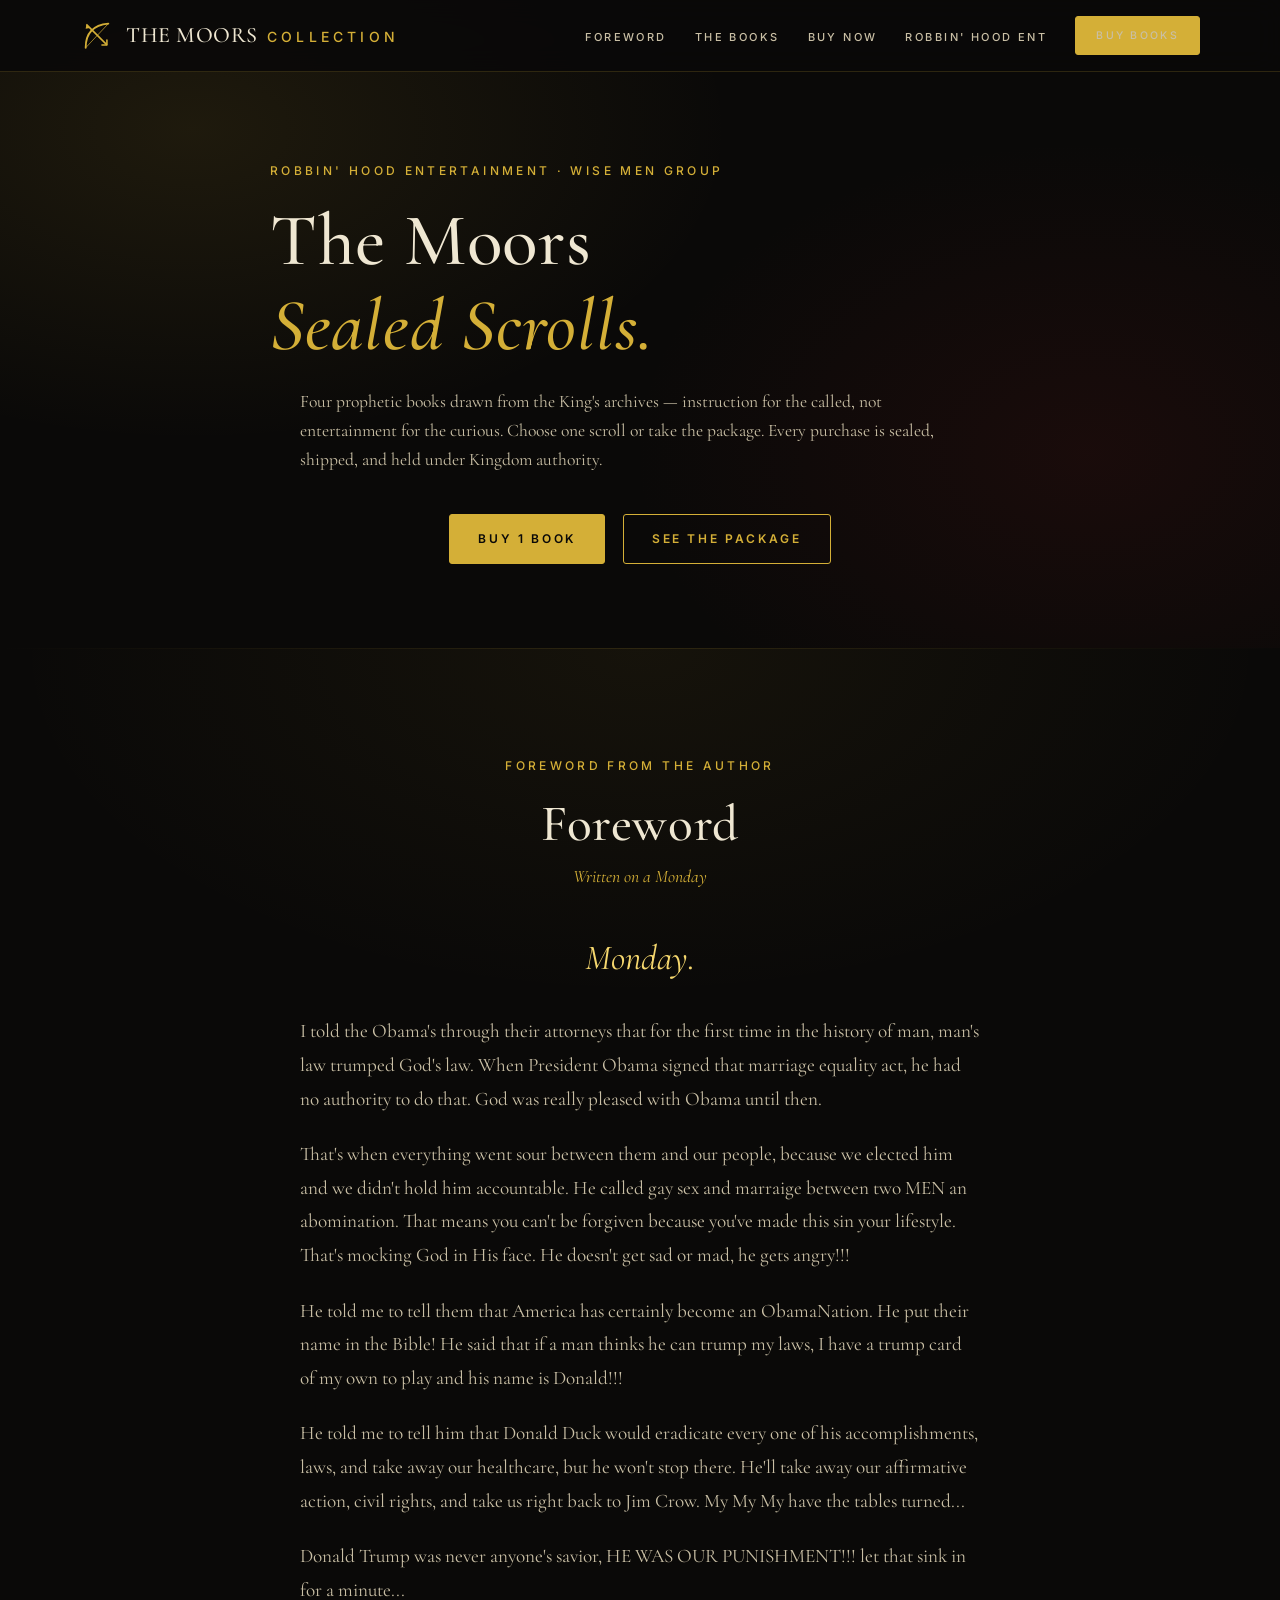
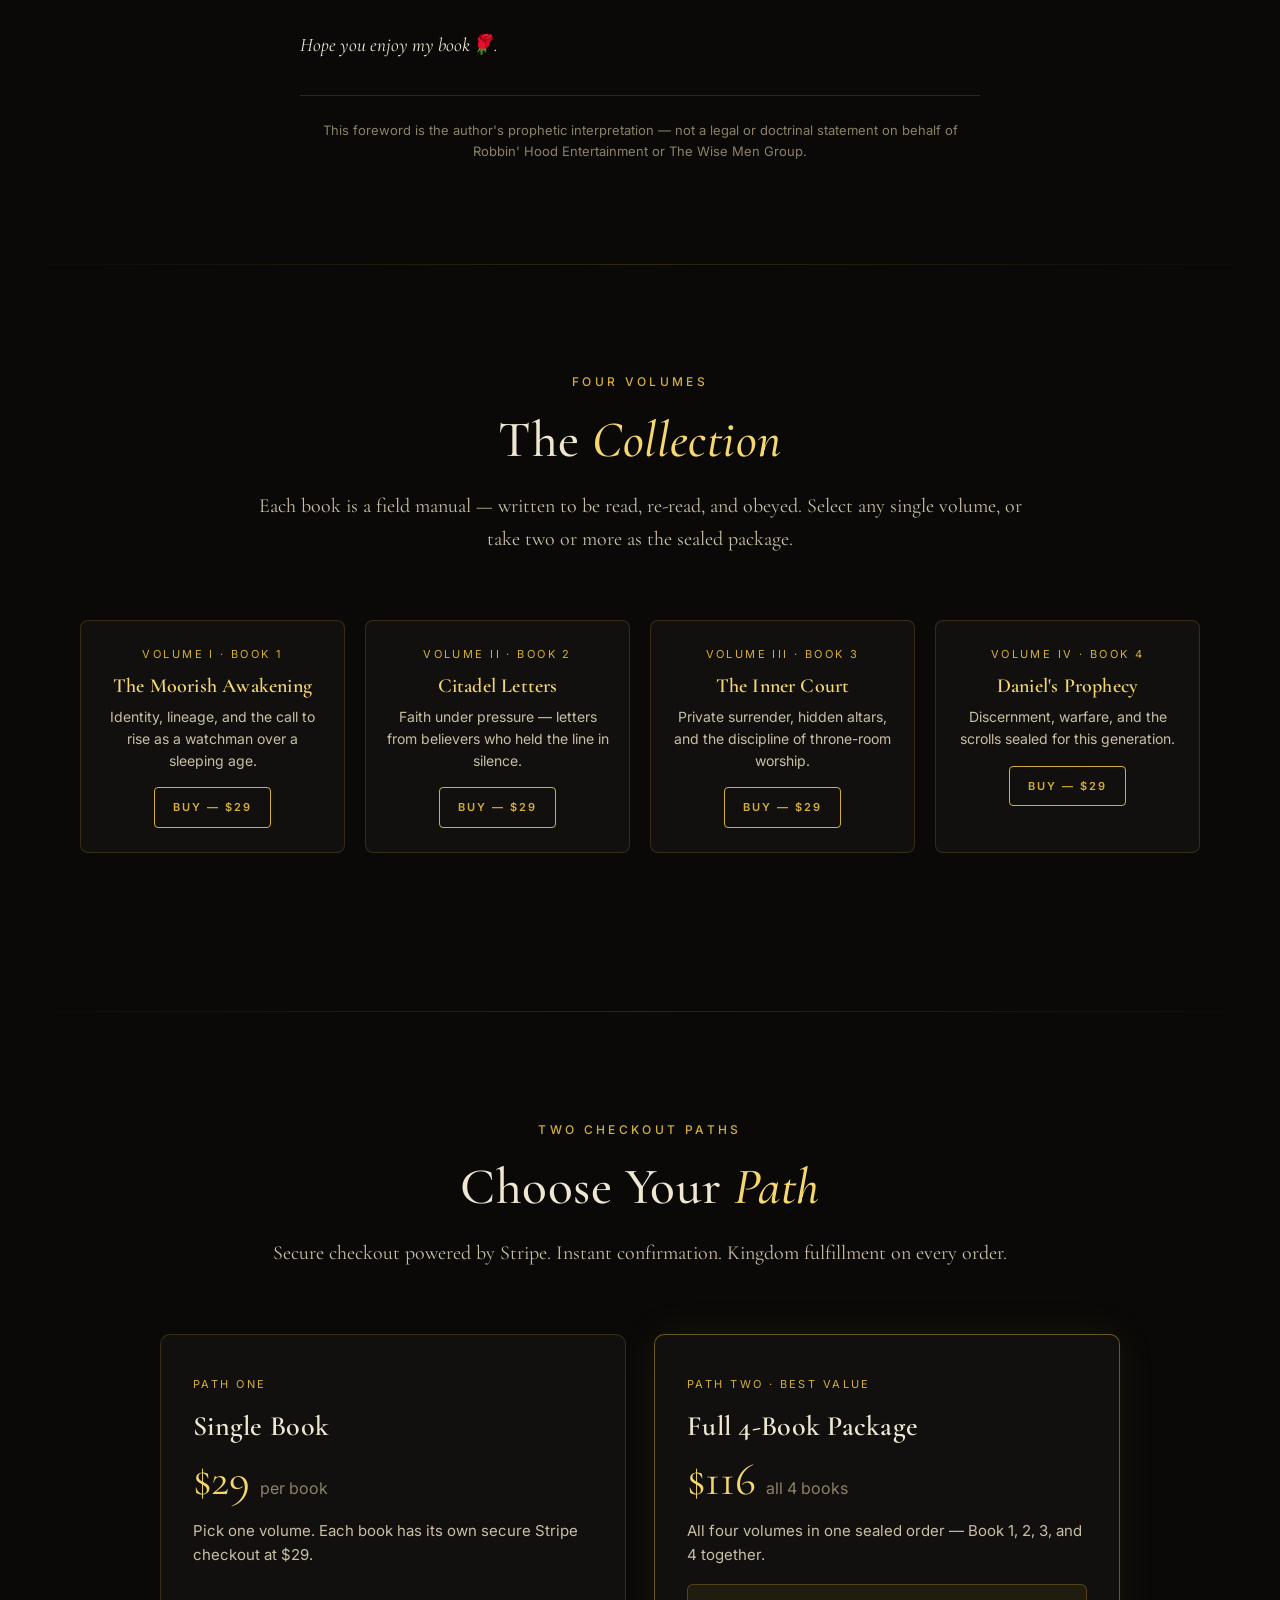
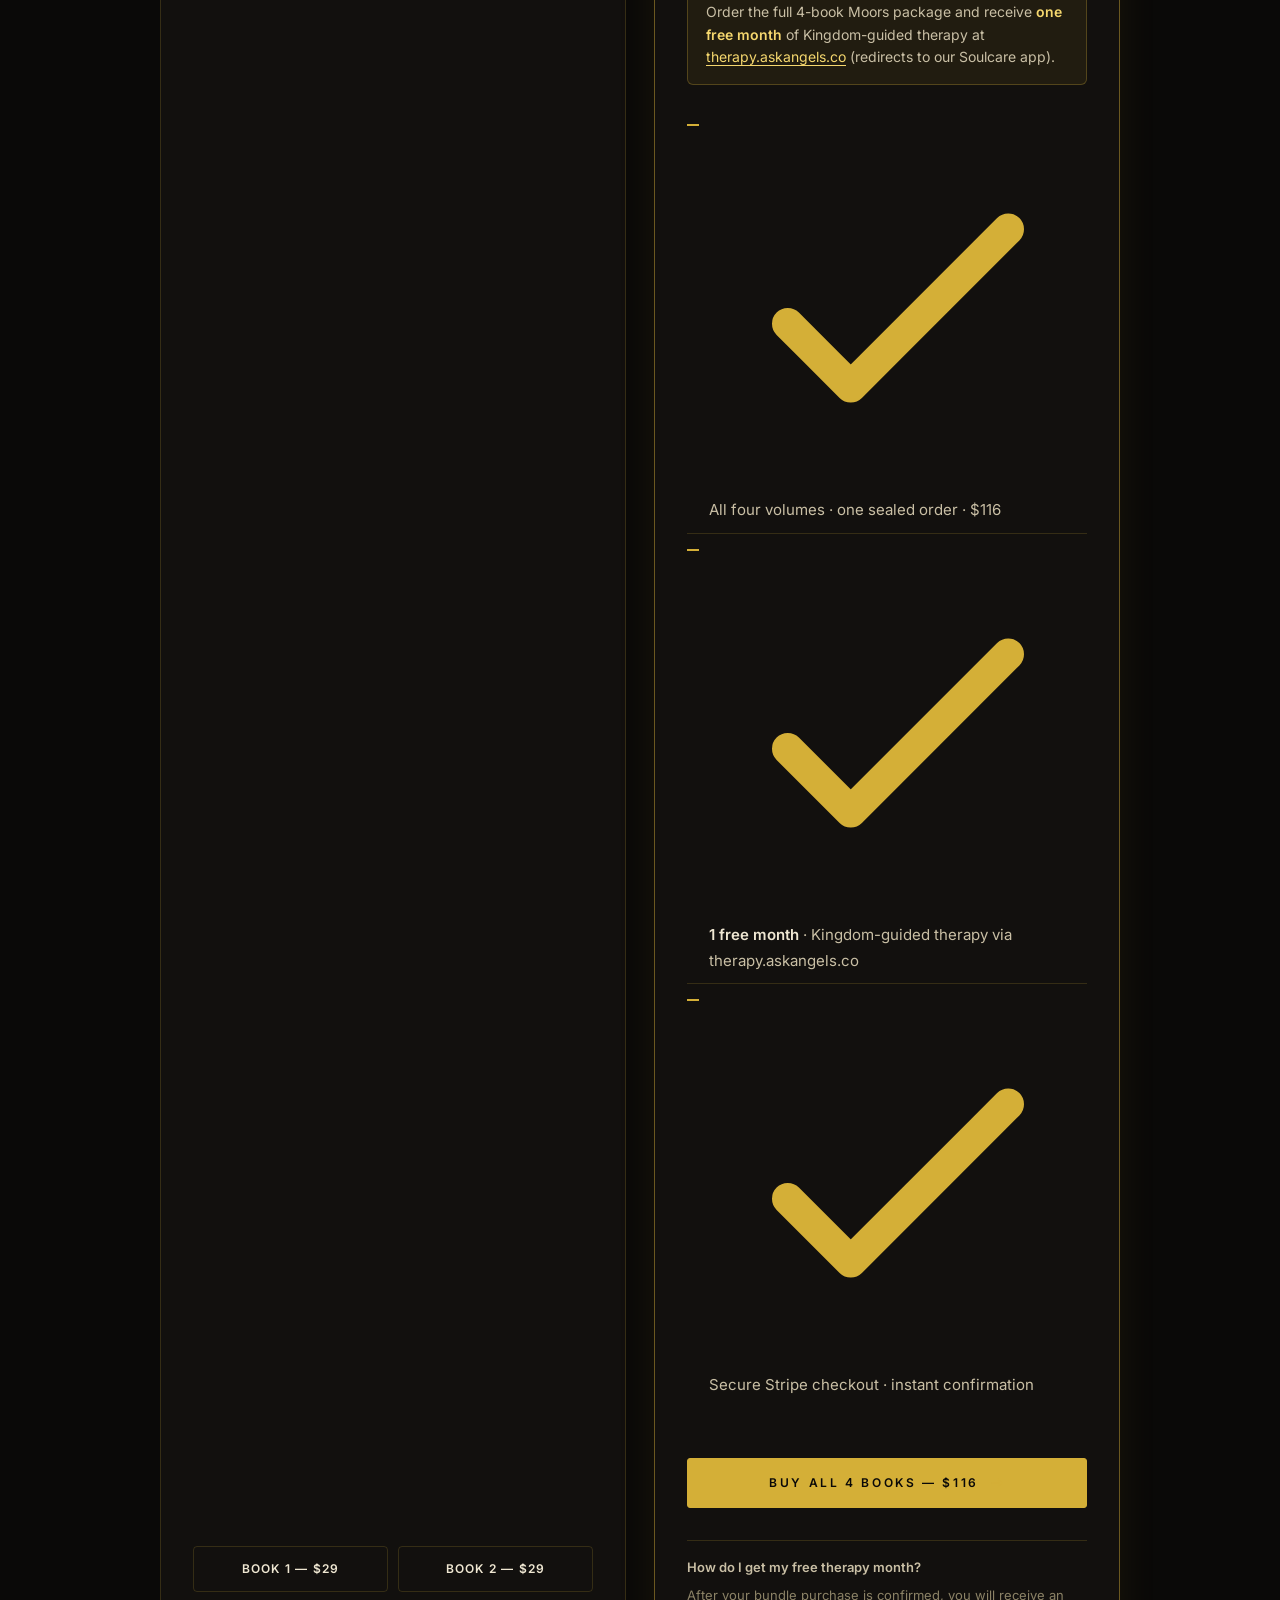
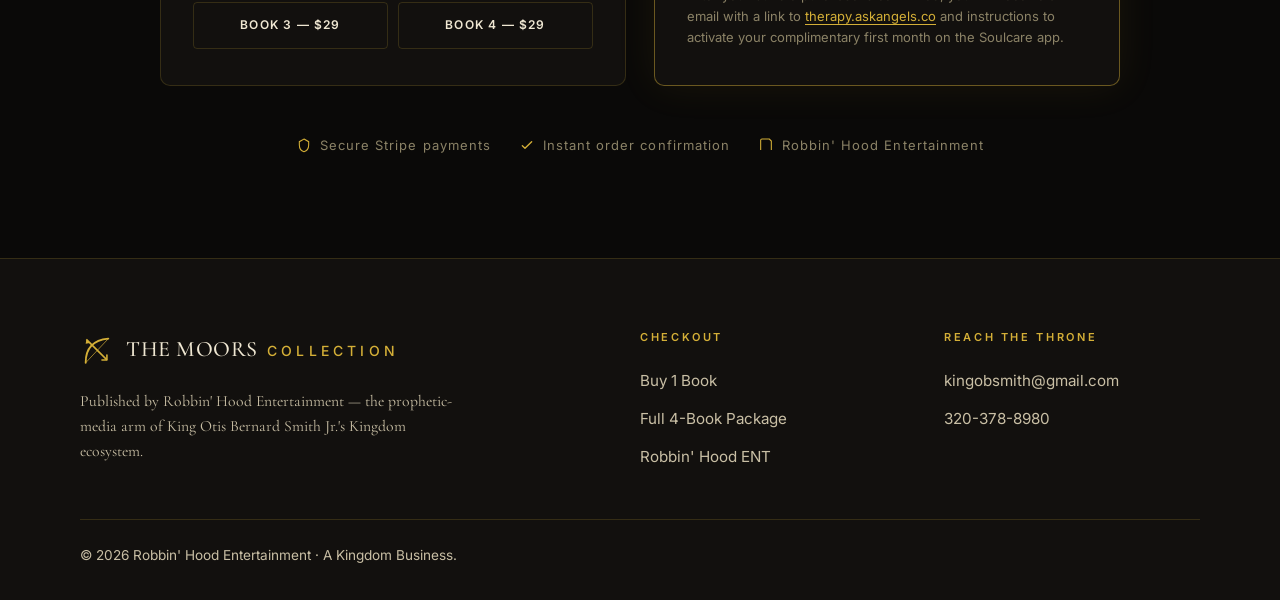
==== commit b71a2cac: "first commit" ====
--- a/moors/index.html
+++ b/moors/index.html
@@ -29,6 +29,7 @@
     </a>
     <nav>
       <ul class="nav-links">
+        <li><a href="#foreword">Foreword</a></li>
         <li><a href="#books">The Books</a></li>
         <li><a href="#checkout">Buy Now</a></li>
         <li><a href="https://robbin-hood-entertainment.vercel.app/">Robbin' Hood ENT</a></li>
@@ -52,6 +53,28 @@
       <a class="btn btn-gold" href="#checkout" id="hero-single">Buy 1 Book</a>
       <a class="btn btn-ghost" href="#checkout">See the Package</a>
     </div>
+  </div>
+</section>
+
+<hr class="rule" />
+
+<section class="band foreword-band" id="foreword">
+  <div class="wrap foreword-wrap reveal">
+    <div class="foreword-head">
+      <span class="eyebrow">Foreword from the Author</span>
+      <h2 class="section-title">Foreword</h2>
+      <p class="foreword-date">Written on a Monday</p>
+    </div>
+    <p class="foreword-opener">Monday.</p>
+    <div class="foreword-body">
+      <p>I told the Obama's through their attorneys that for the first time in the history of man, man's law trumped God's law. When President Obama signed that marriage equality act, he had no authority to do that. God was really pleased with Obama until then.</p>
+      <p>That's when everything went sour between them and our people, because we elected him and we didn't hold him accountable. He called gay sex and marraige between two MEN an abomination. That means you can't be forgiven because you've made this sin your lifestyle. That's mocking God in His face. He doesn't get sad or mad, he gets angry!!!</p>
+      <p>He told me to tell them that America has certainly become an ObamaNation. He put their name in the Bible! He said that if a man thinks he can trump my laws, I have a trump card of my own to play and his name is Donald!!!</p>
+      <p>He told me to tell him that Donald Duck would eradicate every one of his accomplishments, laws, and take away our healthcare, but he won't stop there. He'll take away our affirmative action, civil rights, and take us right back to Jim Crow. My My My have the tables turned...</p>
+      <p>Donald Trump was never anyone's savior, HE WAS OUR PUNISHMENT!!! let that sink in for a minute...</p>
+      <p class="foreword-close">Hope you enjoy my book🌹.</p>
+    </div>
+    <p class="foreword-note">This foreword is the author's prophetic interpretation — not a legal or doctrinal statement on behalf of Robbin' Hood Entertainment or The Wise Men Group.</p>
   </div>
 </section>
 
@@ -121,19 +144,20 @@
         <span class="offer-label">Path Two · Best Value</span>
         <h3>Full 4-Book Package</h3>
         <div class="price">$116 <small>all 4 books</small></div>
-        <p class="blurb">All four volumes in one sealed order — Book 1, 2, 3, and 4 together. Includes the Kingdom therapy bonus below.</p>
+        <p class="blurb">All four volumes in one sealed order — Book 1, 2, 3, and 4 together.</p>
         <div class="bundle-bonus">
-          <strong>Free Month Bonus:</strong> Every 2+ book package includes <strong>1 FREE month</strong> of Angel Soul Care therapy through <a href="https://therapy.askangels.co" target="_blank" rel="noopener">therapy.askangels.co</a>. After purchase, redeem your complimentary month at Angel Soul Care — your first month is <strong>100% free</strong>.
+          Order the full 4-book Moors package and receive <strong>one free month</strong> of Kingdom-guided therapy at <a href="https://therapy.askangels.co" target="_blank" rel="noopener">therapy.askangels.co</a> (redirects to our Soulcare app).
         </div>
         <ul class="pkg-list">
-          <li><svg viewBox="0 0 24 24" fill="none"><path d="M5 13l4 4 10-10" stroke="currentColor" stroke-width="2" stroke-linecap="round" stroke-linejoin="round"/></svg>Two or more volumes · sealed as one order</li>
-          <li><svg viewBox="0 0 24 24" fill="none"><path d="M5 13l4 4 10-10" stroke="currentColor" stroke-width="2" stroke-linecap="round" stroke-linejoin="round"/></svg><strong>1 free month</strong> · Angel Soul Care therapy</li>
-          <li><svg viewBox="0 0 24 24" fill="none"><path d="M5 13l4 4 10-10" stroke="currentColor" stroke-width="2" stroke-linecap="round" stroke-linejoin="round"/></svg>Package pricing · best per-book value</li>
+          <li><svg viewBox="0 0 24 24" fill="none"><path d="M5 13l4 4 10-10" stroke="currentColor" stroke-width="2" stroke-linecap="round" stroke-linejoin="round"/></svg>All four volumes · one sealed order · $116</li>
+          <li><svg viewBox="0 0 24 24" fill="none"><path d="M5 13l4 4 10-10" stroke="currentColor" stroke-width="2" stroke-linecap="round" stroke-linejoin="round"/></svg><strong>1 free month</strong> · Kingdom-guided therapy via therapy.askangels.co</li>
+          <li><svg viewBox="0 0 24 24" fill="none"><path d="M5 13l4 4 10-10" stroke="currentColor" stroke-width="2" stroke-linecap="round" stroke-linejoin="round"/></svg>Secure Stripe checkout · instant confirmation</li>
         </ul>
         <a class="btn btn-gold" id="btn-bundle" href="https://buy.stripe.com/eVq8wI6iFgxj6Ru2ki0RG00" target="_blank" rel="noopener">
           Buy All 4 Books — $116
           <svg viewBox="0 0 24 24" fill="none"><path d="M5 12h14M13 6l6 6-6 6" stroke="currentColor" stroke-width="2" stroke-linecap="round" stroke-linejoin="round"/></svg>
         </a>
+        <p class="bundle-faq"><strong>How do I get my free therapy month?</strong> After your bundle purchase is confirmed, you will receive an email with a link to <a href="https://therapy.askangels.co" target="_blank" rel="noopener">therapy.askangels.co</a> and instructions to activate your complimentary first month on the Soulcare app.</p>
       </article>
     </div>
 
--- a/moors/moors.css
+++ b/moors/moors.css
@@ -10,6 +10,77 @@
 .moors-hero-inner { max-width: 820px; }
 .moors-hero h1 { margin-bottom: 18px; }
 .moors-hero .hero-sub { max-width: 680px; font-size: 1.1rem; }
+
+.foreword-band {
+  background: radial-gradient(900px 500px at 50% 0%, rgba(212,175,55,0.06), transparent 70%);
+}
+.foreword-wrap {
+  max-width: 760px;
+  margin: 0 auto;
+}
+.foreword-head {
+  text-align: center;
+  margin-bottom: 36px;
+}
+.foreword-head .section-title {
+  margin-bottom: 8px;
+}
+.foreword-date {
+  font-family: var(--serif);
+  font-style: italic;
+  color: var(--gold);
+  font-size: 1.1rem;
+}
+.foreword-opener {
+  font-family: var(--serif);
+  font-size: clamp(1.8rem, 1.4rem + 1vw, 2.4rem);
+  color: var(--gold-bright);
+  font-style: italic;
+  margin-bottom: 28px;
+  text-align: center;
+}
+.foreword-body p {
+  font-family: var(--serif);
+  font-size: clamp(1.05rem, 1rem + 0.3vw, 1.2rem);
+  line-height: 1.75;
+  color: var(--ivory-dim);
+  margin-bottom: 22px;
+}
+.foreword-body p:last-child {
+  margin-bottom: 0;
+}
+.foreword-close {
+  color: var(--ivory) !important;
+  font-style: italic;
+  margin-top: 8px;
+}
+.foreword-note {
+  margin-top: 32px;
+  padding-top: 24px;
+  border-top: 1px solid var(--line);
+  font-size: 13px;
+  color: var(--muted);
+  line-height: 1.6;
+  text-align: center;
+}
+.bundle-faq {
+  margin-top: 16px;
+  padding-top: 16px;
+  border-top: 1px solid var(--line);
+  font-size: 13px;
+  line-height: 1.65;
+  color: var(--muted);
+}
+.bundle-faq strong {
+  color: var(--ivory-dim);
+  display: block;
+  margin-bottom: 6px;
+}
+.bundle-faq a {
+  color: var(--gold);
+  text-decoration: underline;
+  text-underline-offset: 3px;
+}
 
 .book-showcase {
   display: grid;
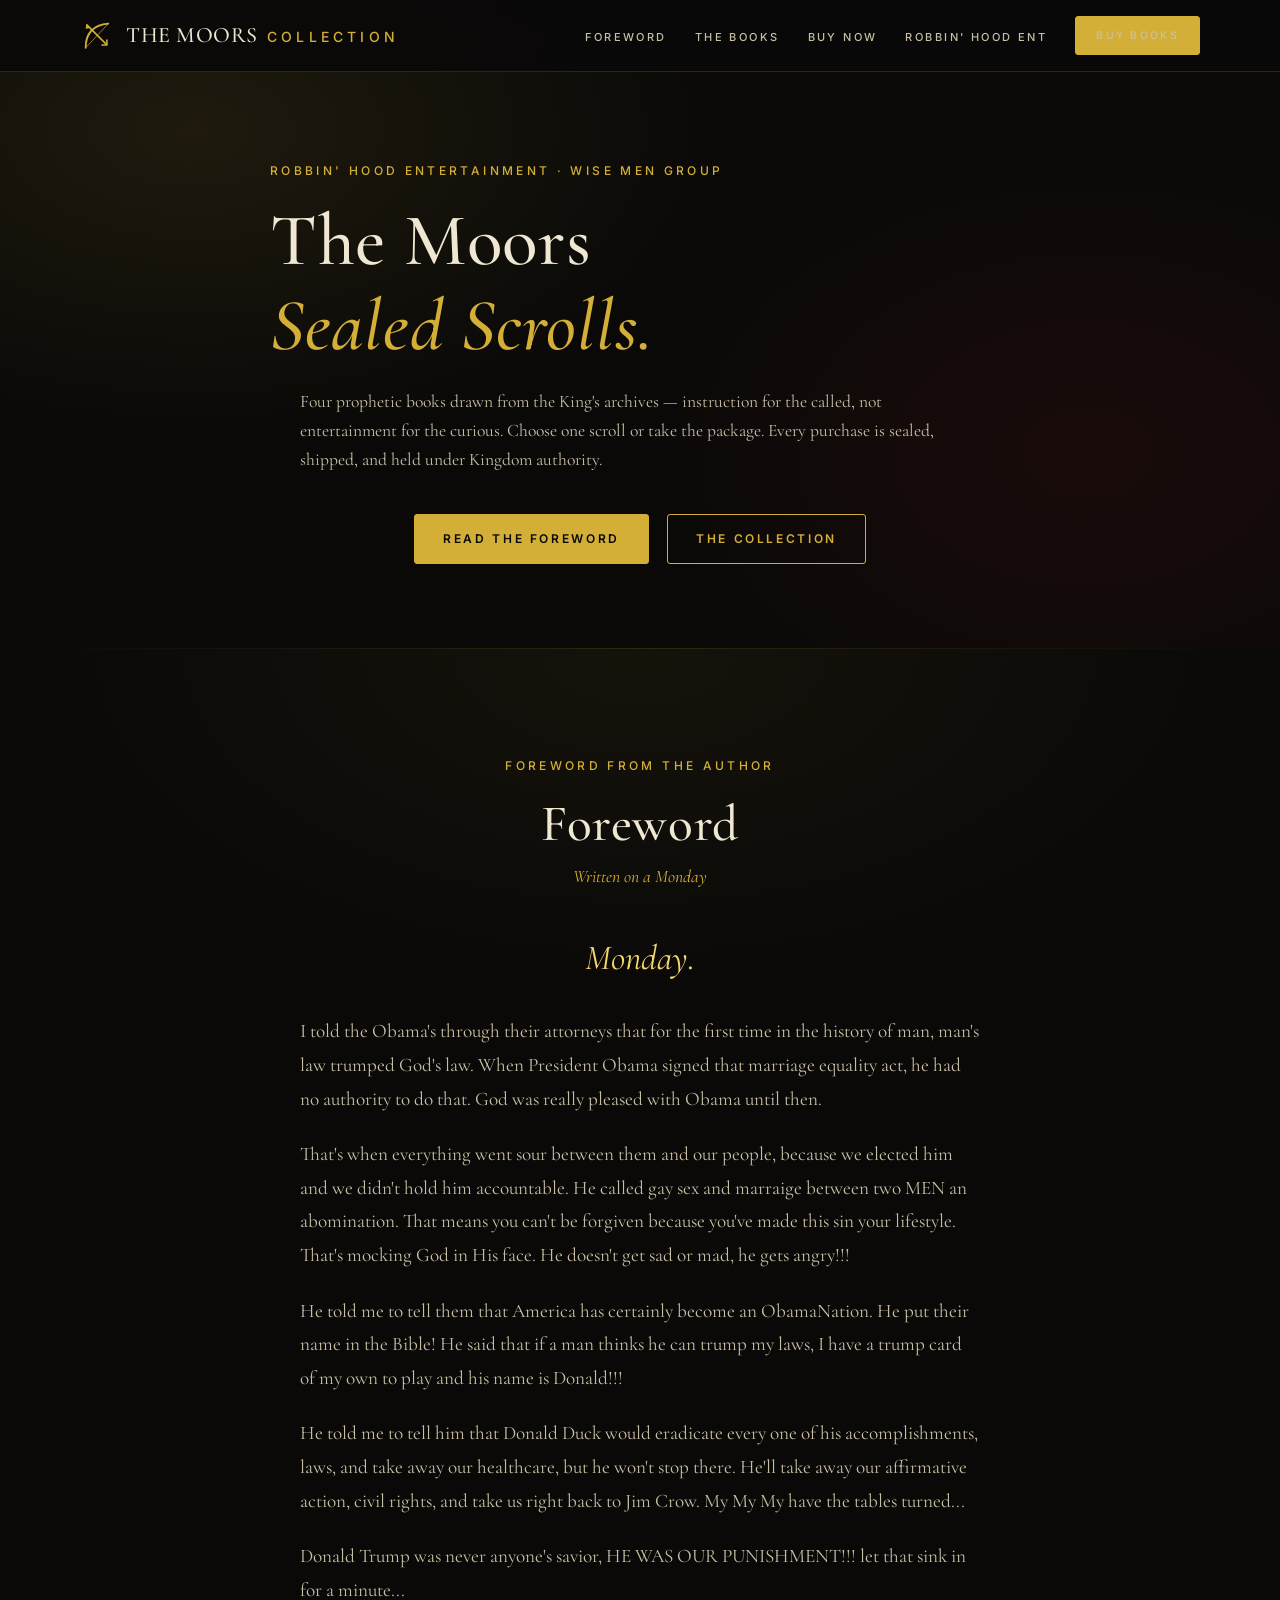
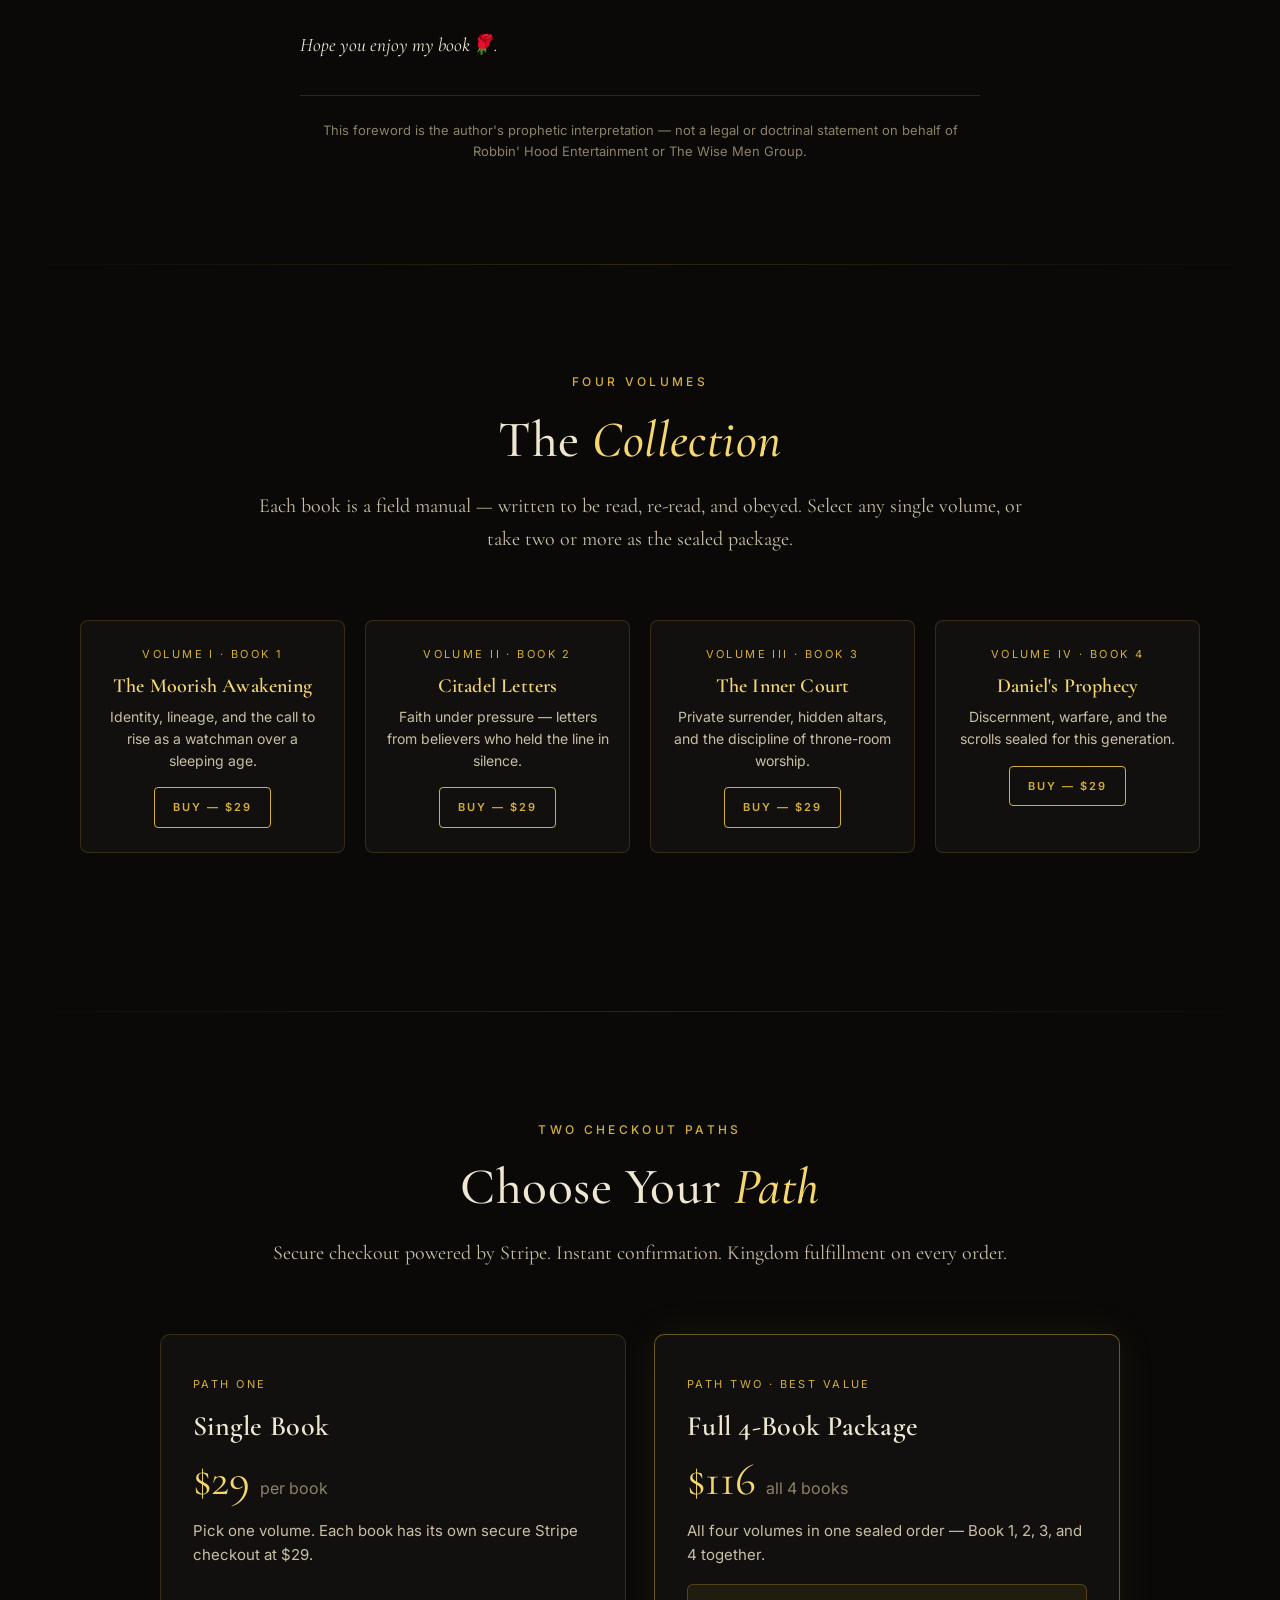
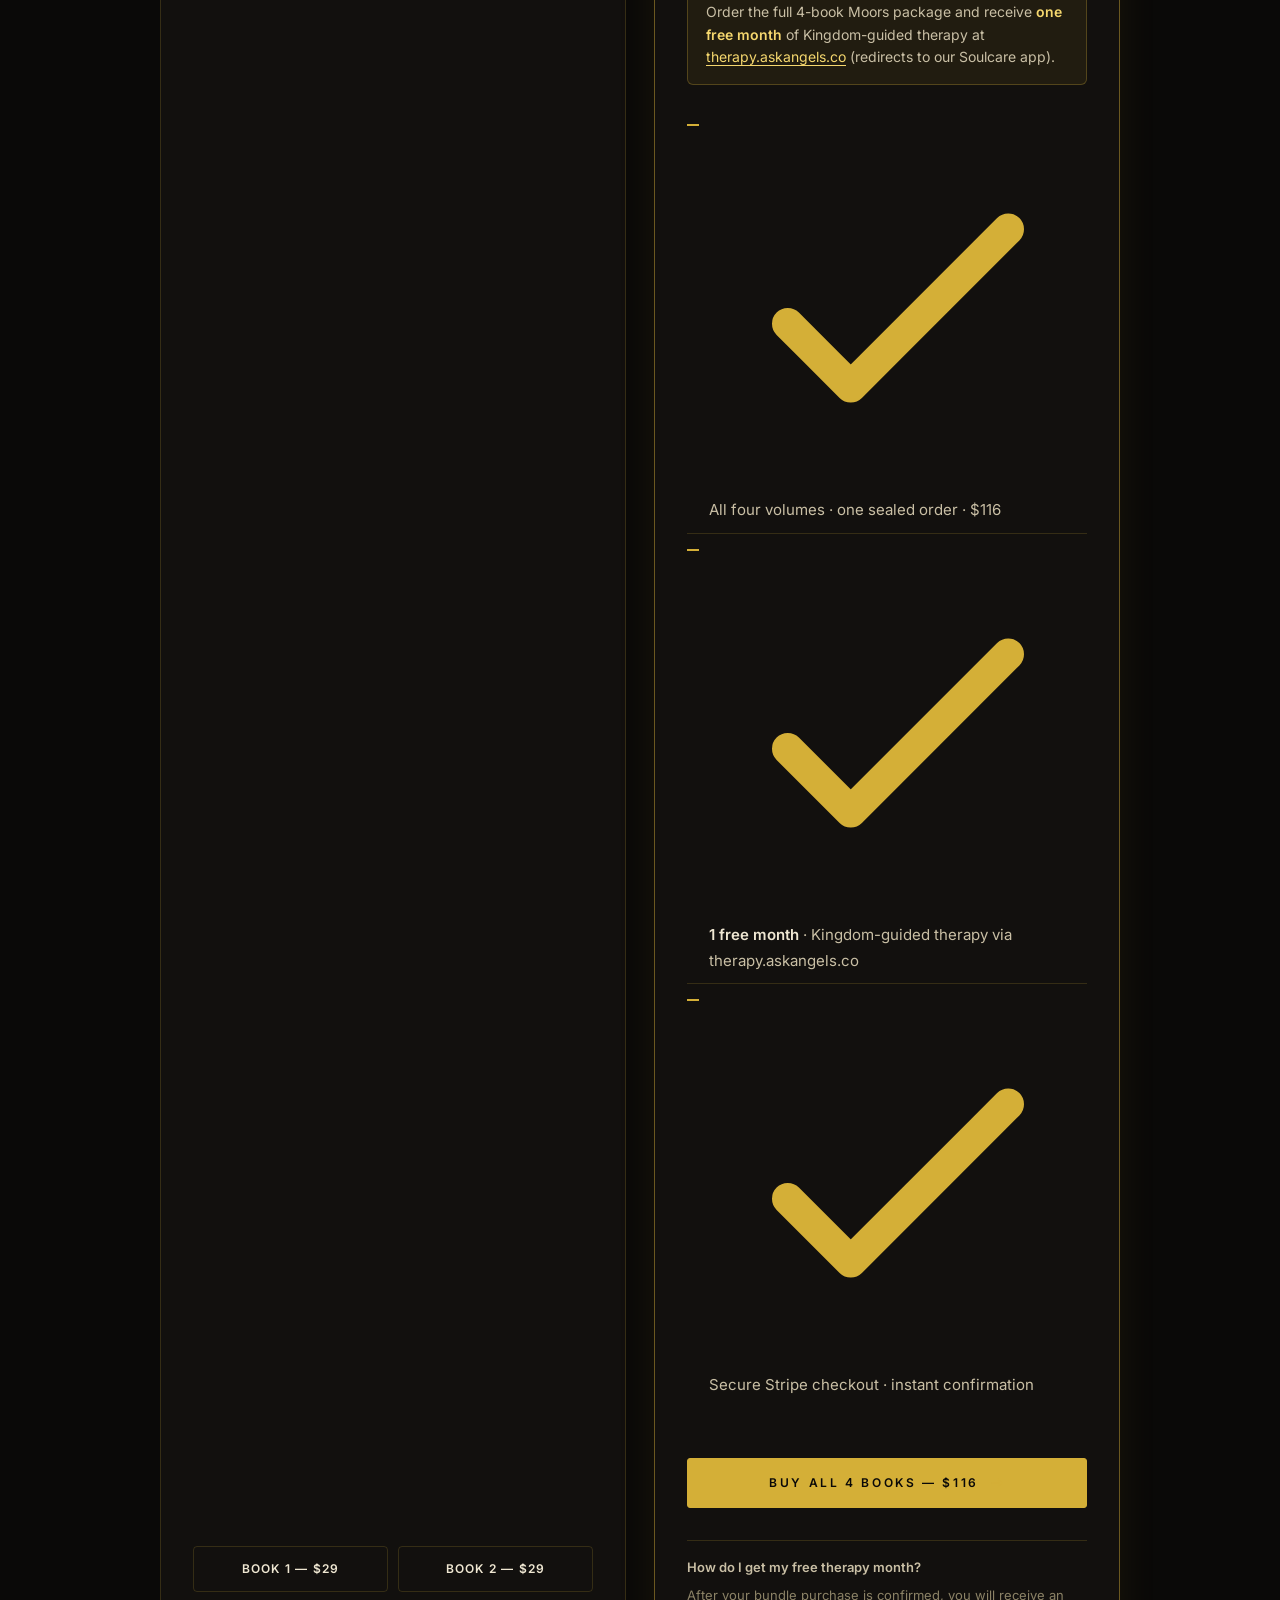
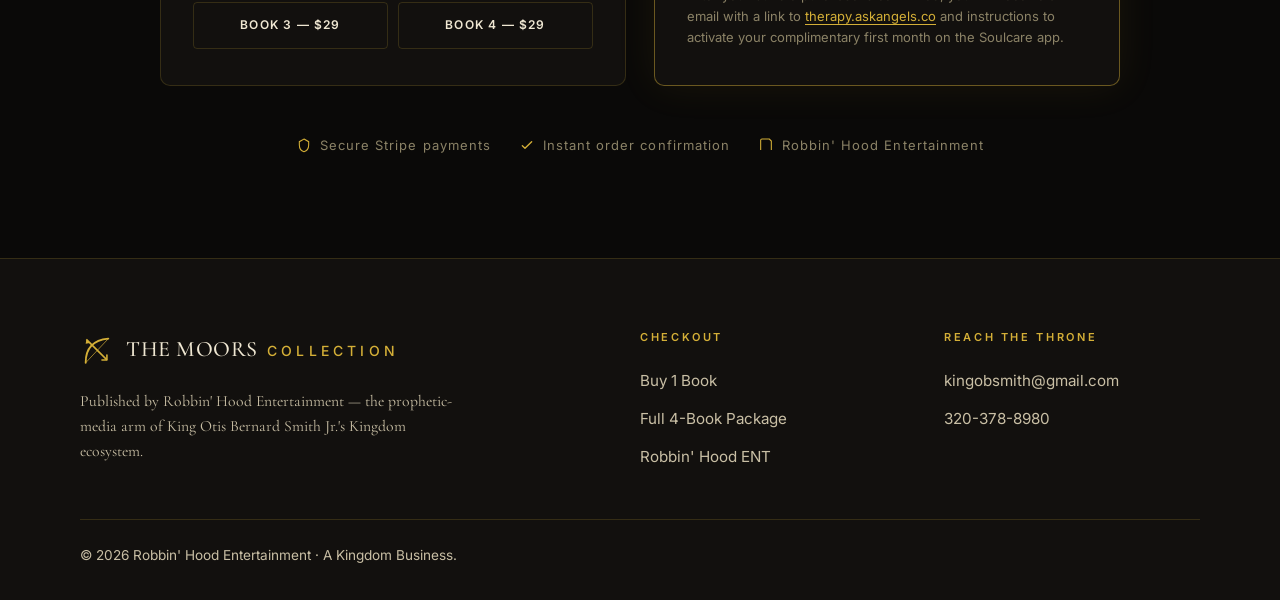
==== commit 4f6d8102: "first commit" ====
--- a/moors/index.html
+++ b/moors/index.html
@@ -50,8 +50,8 @@
     <h1 class="reveal">The Moors<br/><span class="gold">Sealed Scrolls.</span></h1>
     <p class="hero-sub reveal">Four prophetic books drawn from the King's archives — instruction for the called, not entertainment for the curious. Choose one scroll or take the package. Every purchase is sealed, shipped, and held under Kingdom authority.</p>
     <div class="hero-cta reveal">
-      <a class="btn btn-gold" href="#checkout" id="hero-single">Buy 1 Book</a>
-      <a class="btn btn-ghost" href="#checkout">See the Package</a>
+      <a class="btn btn-gold" href="#foreword">Read the Foreword</a>
+      <a class="btn btn-ghost" href="#books">The Collection</a>
     </div>
   </div>
 </section>
